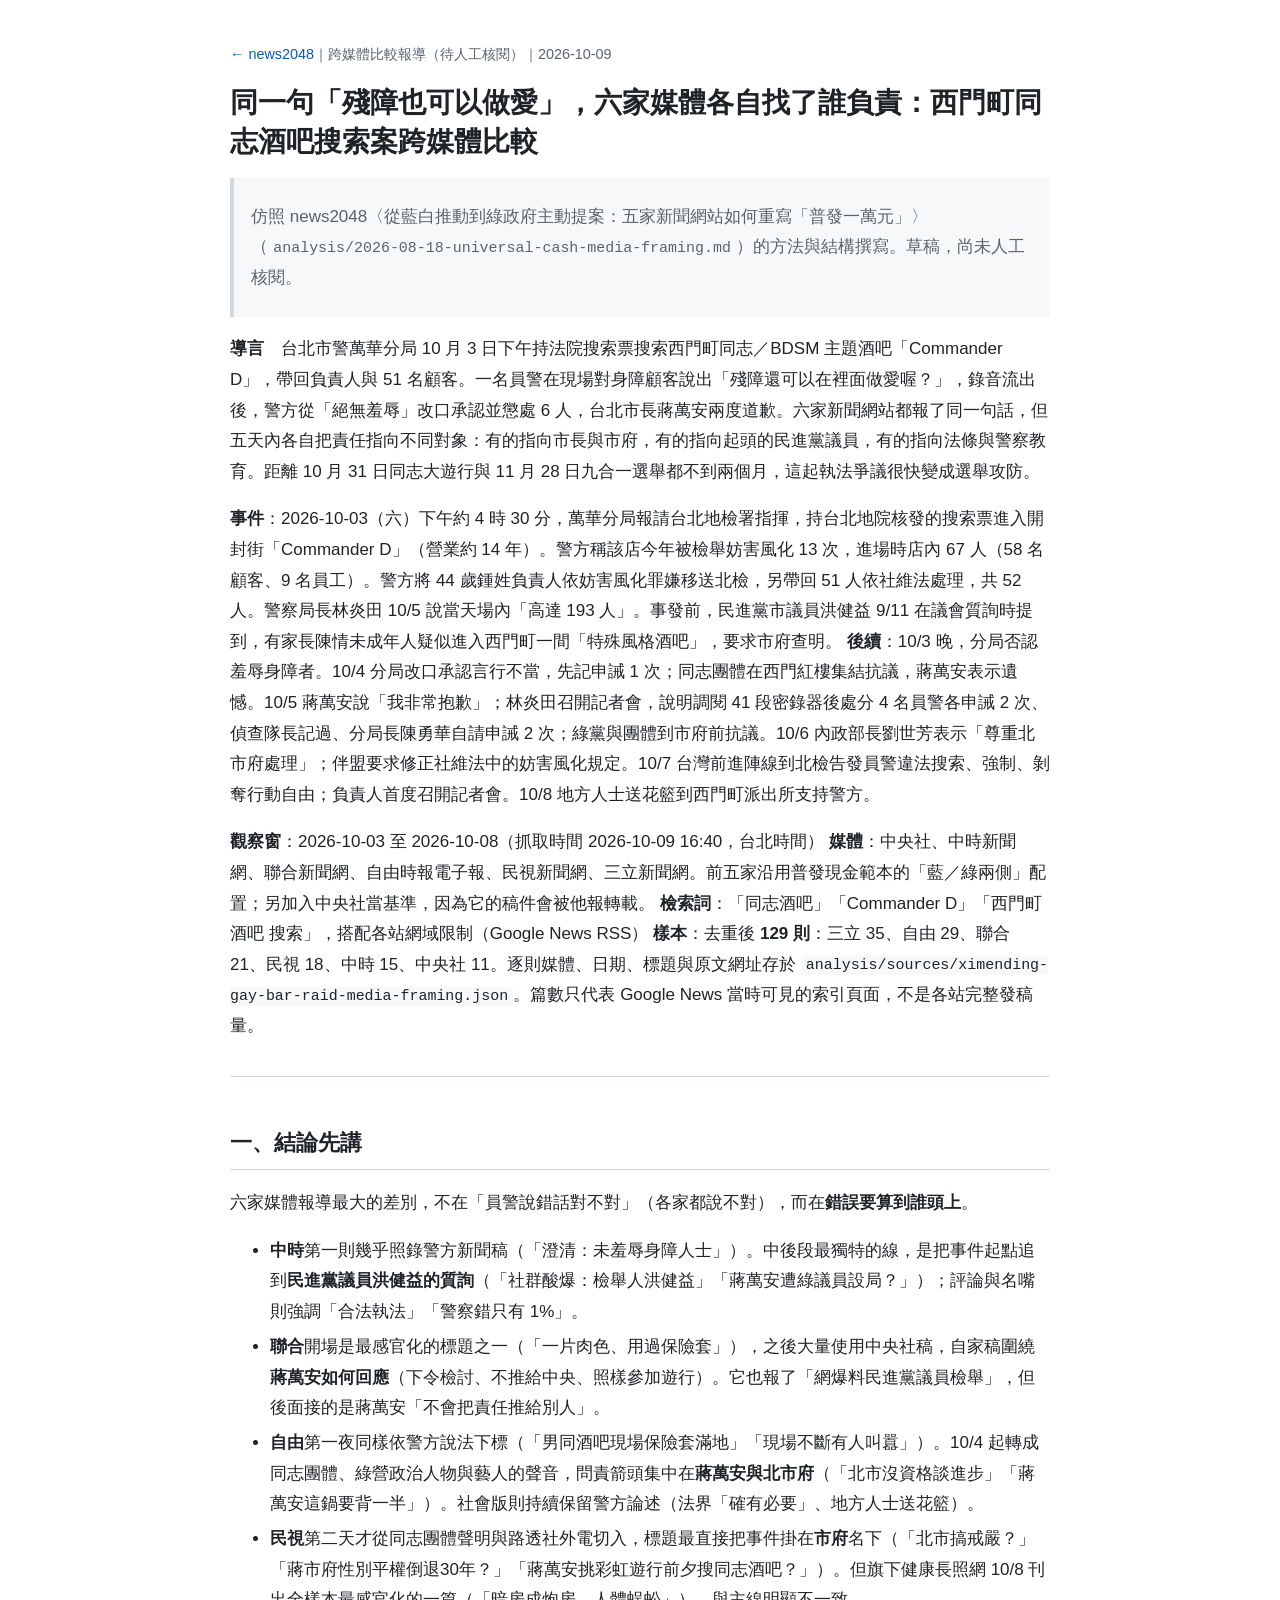
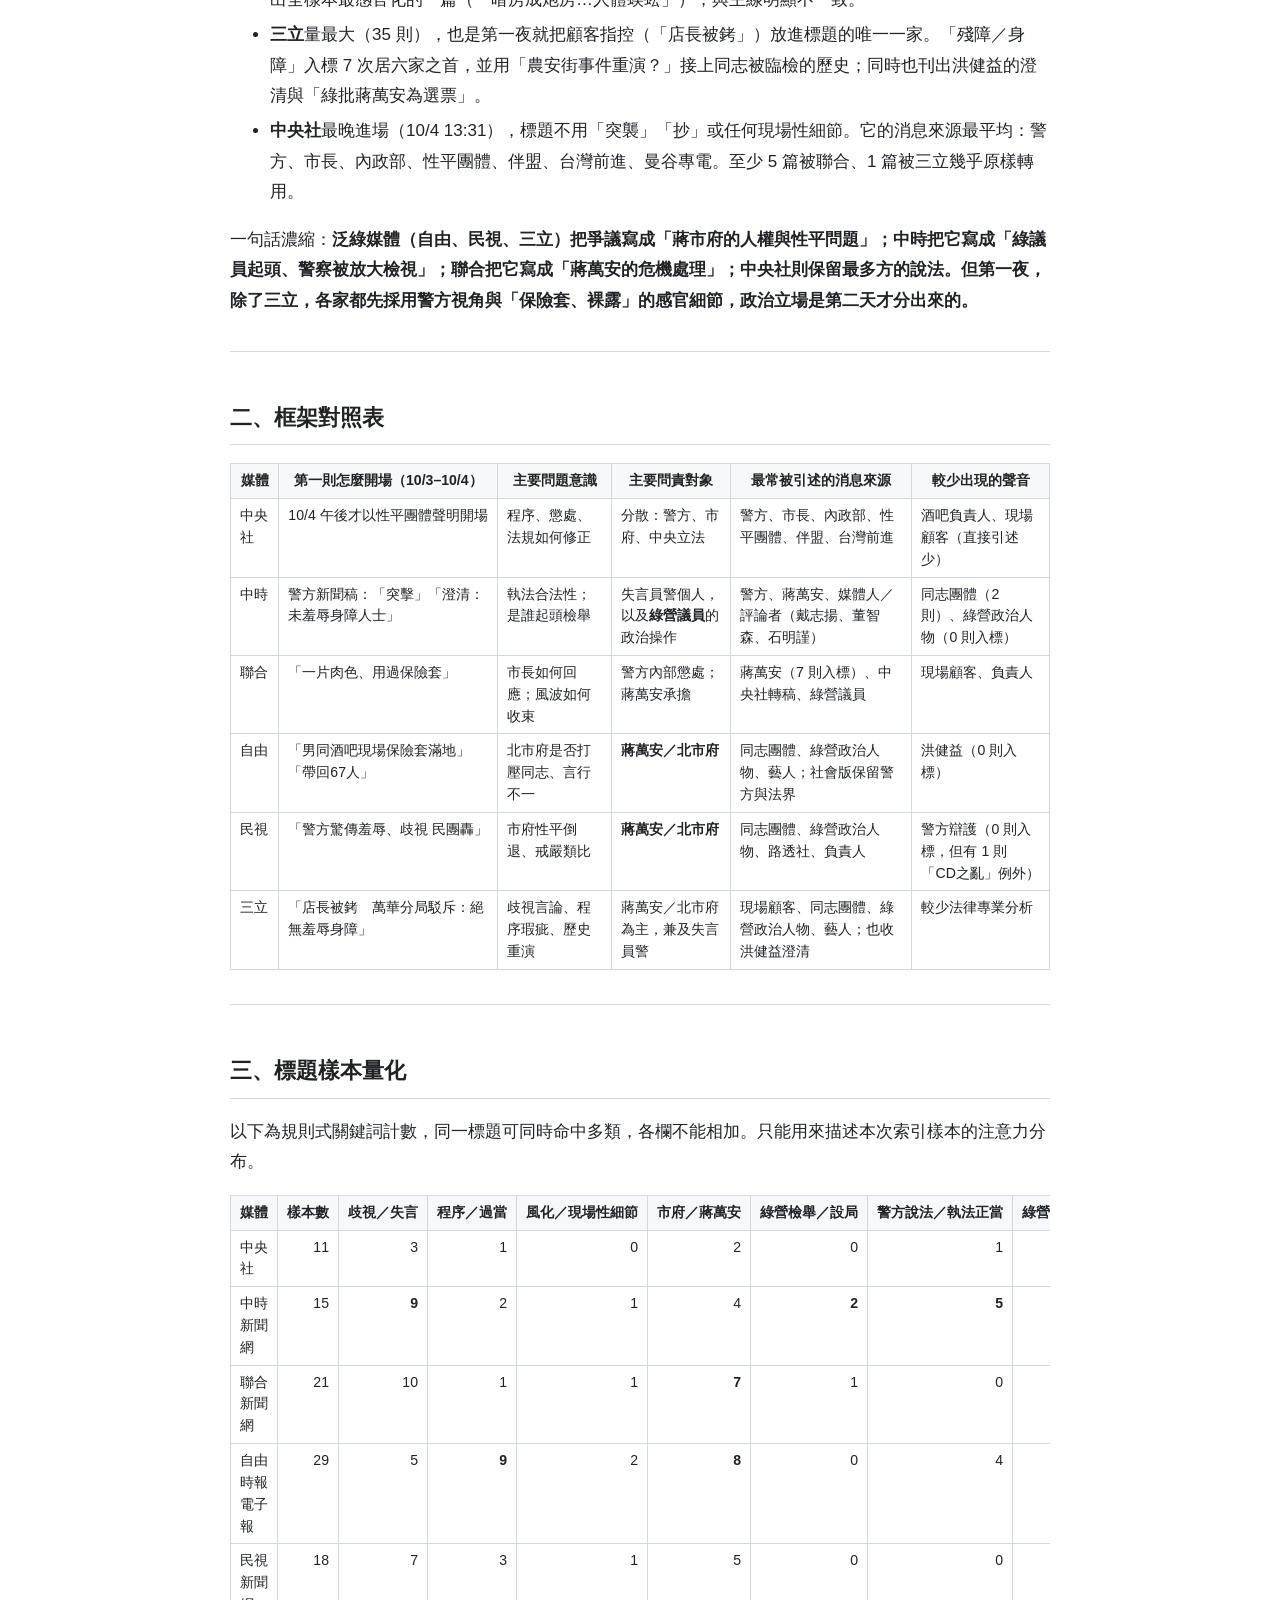
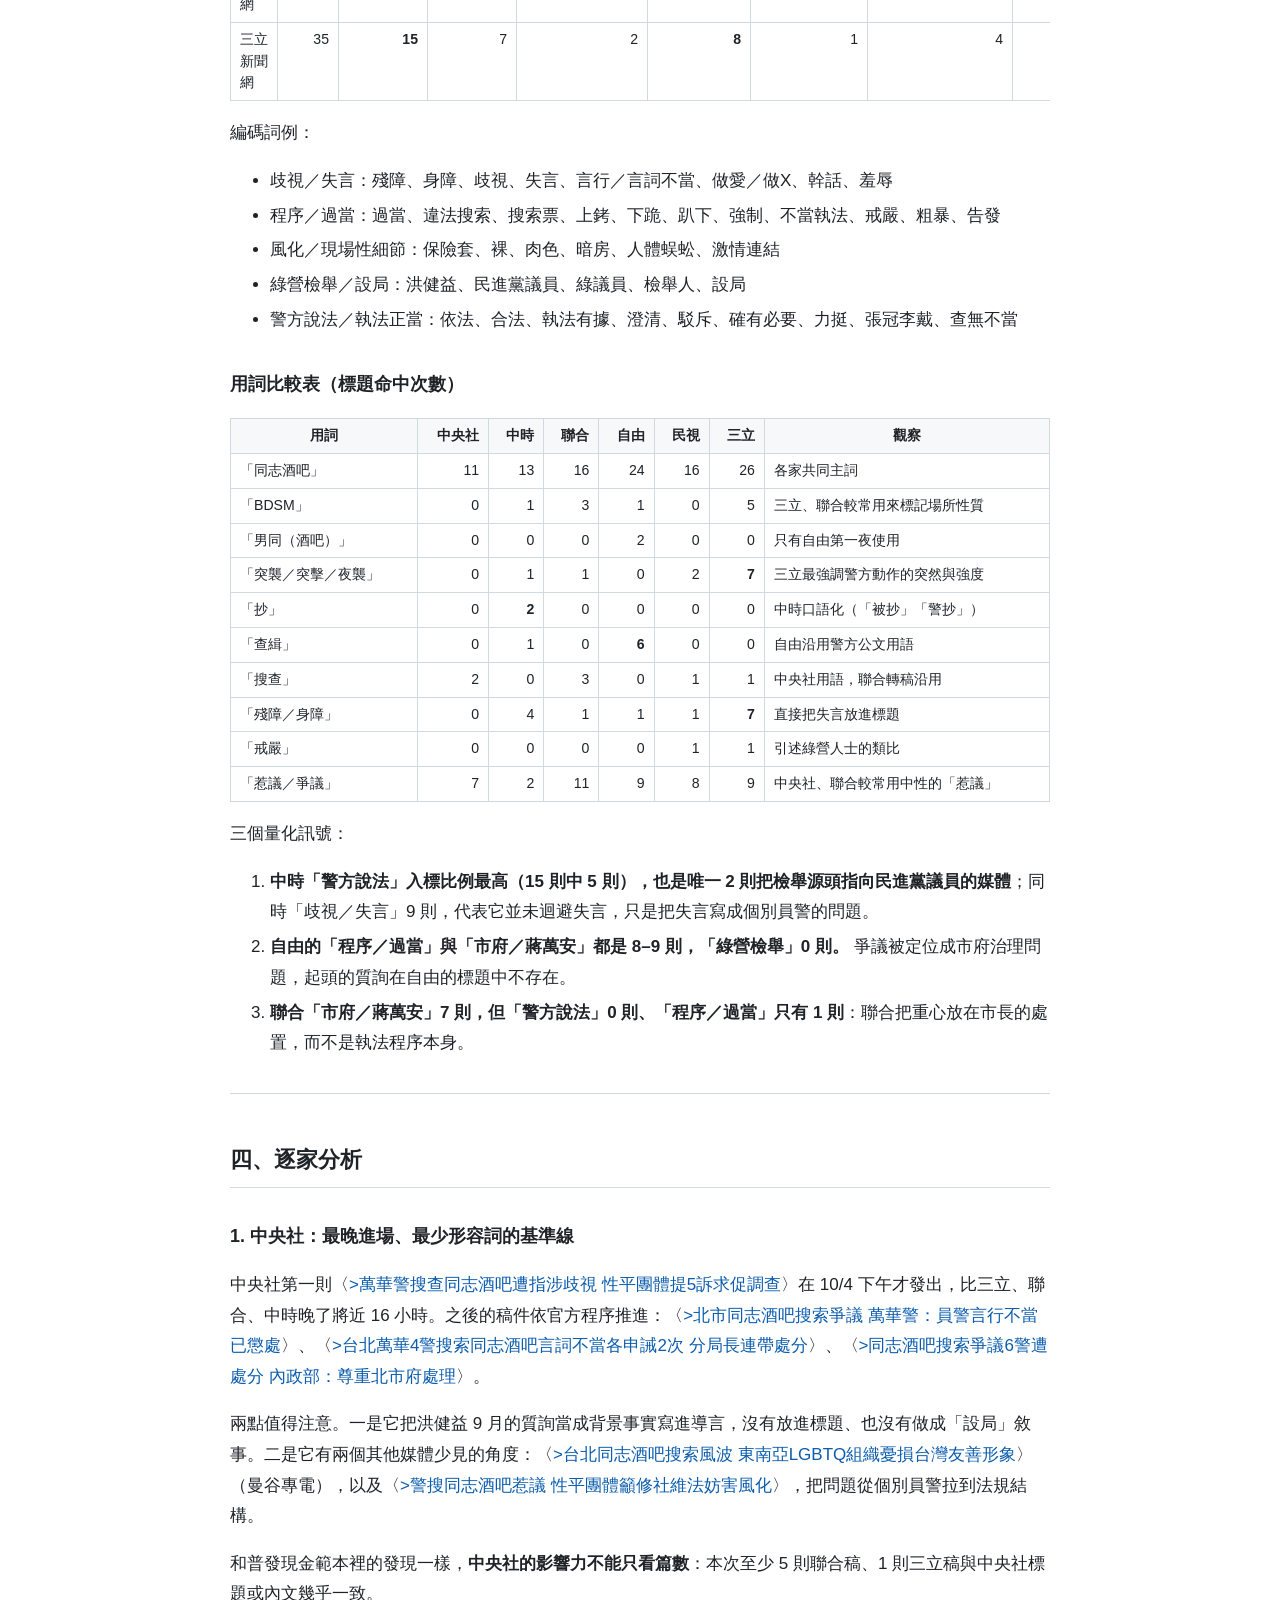
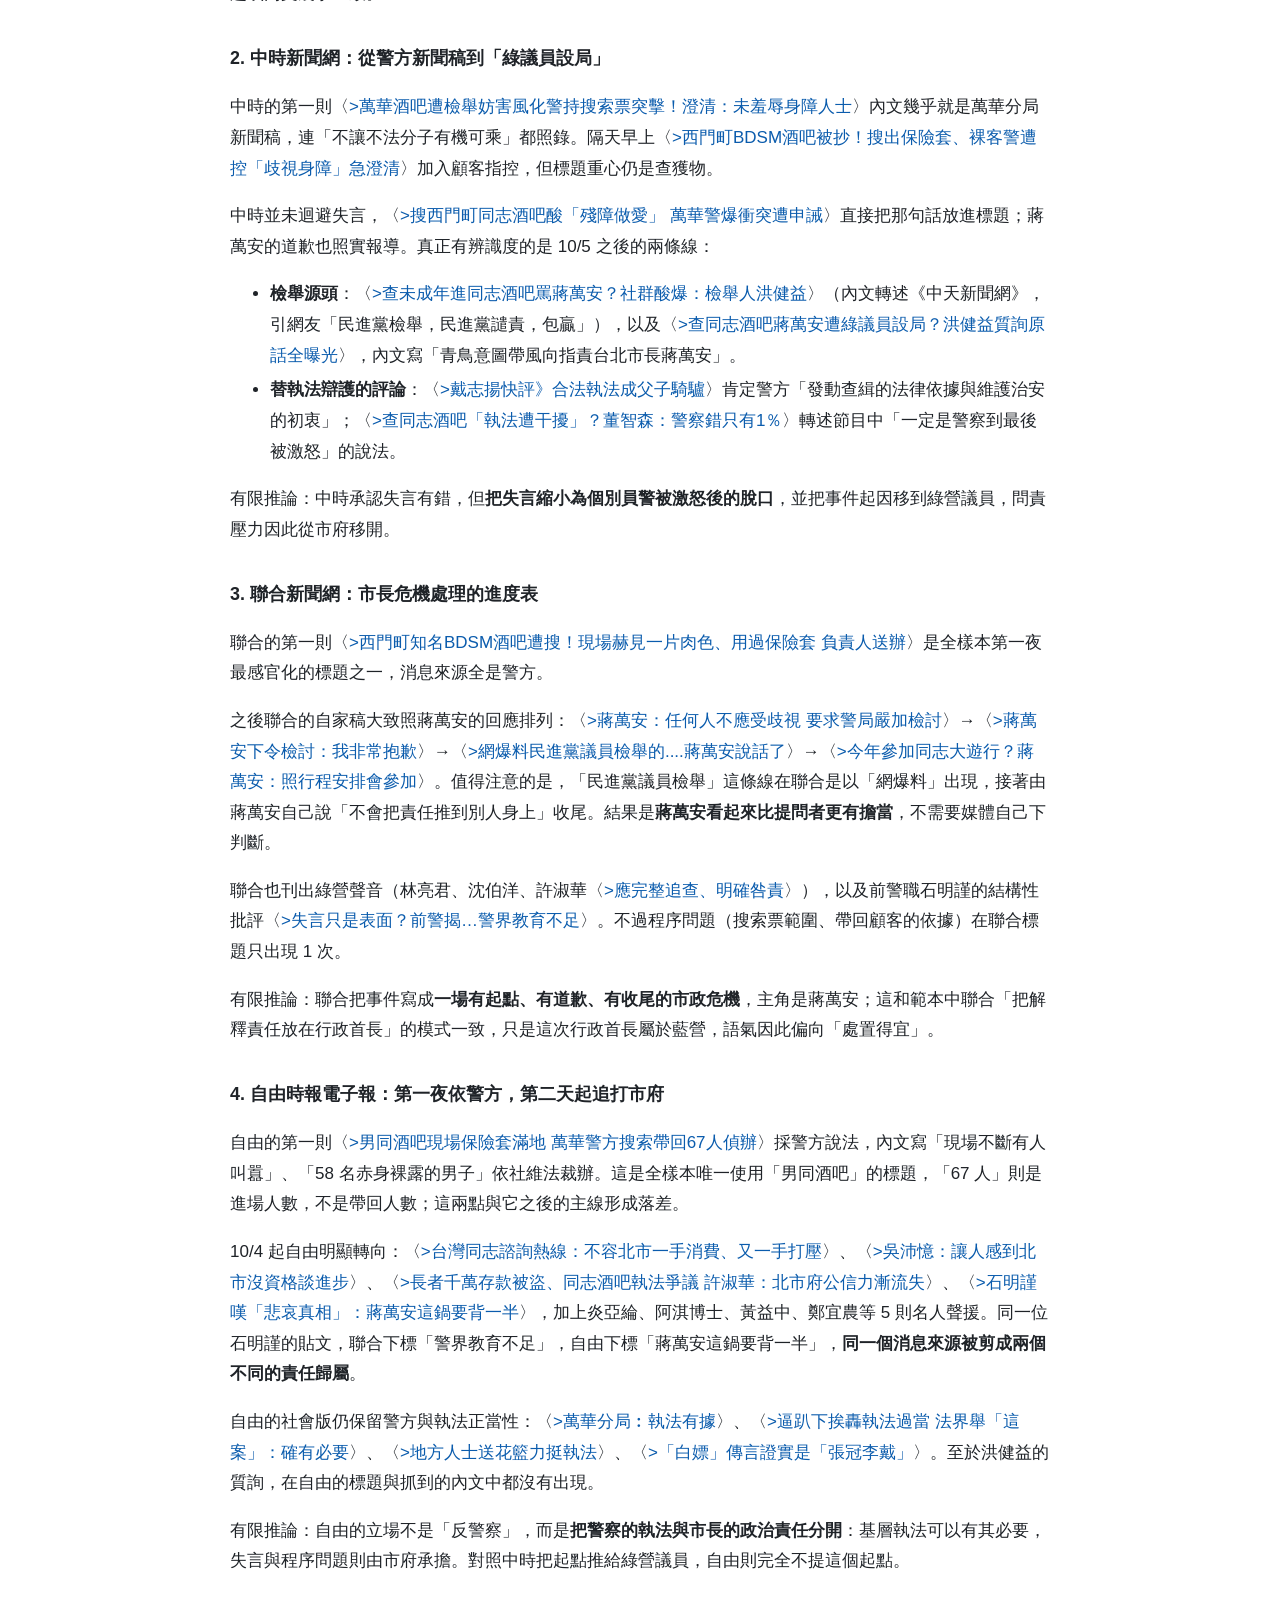
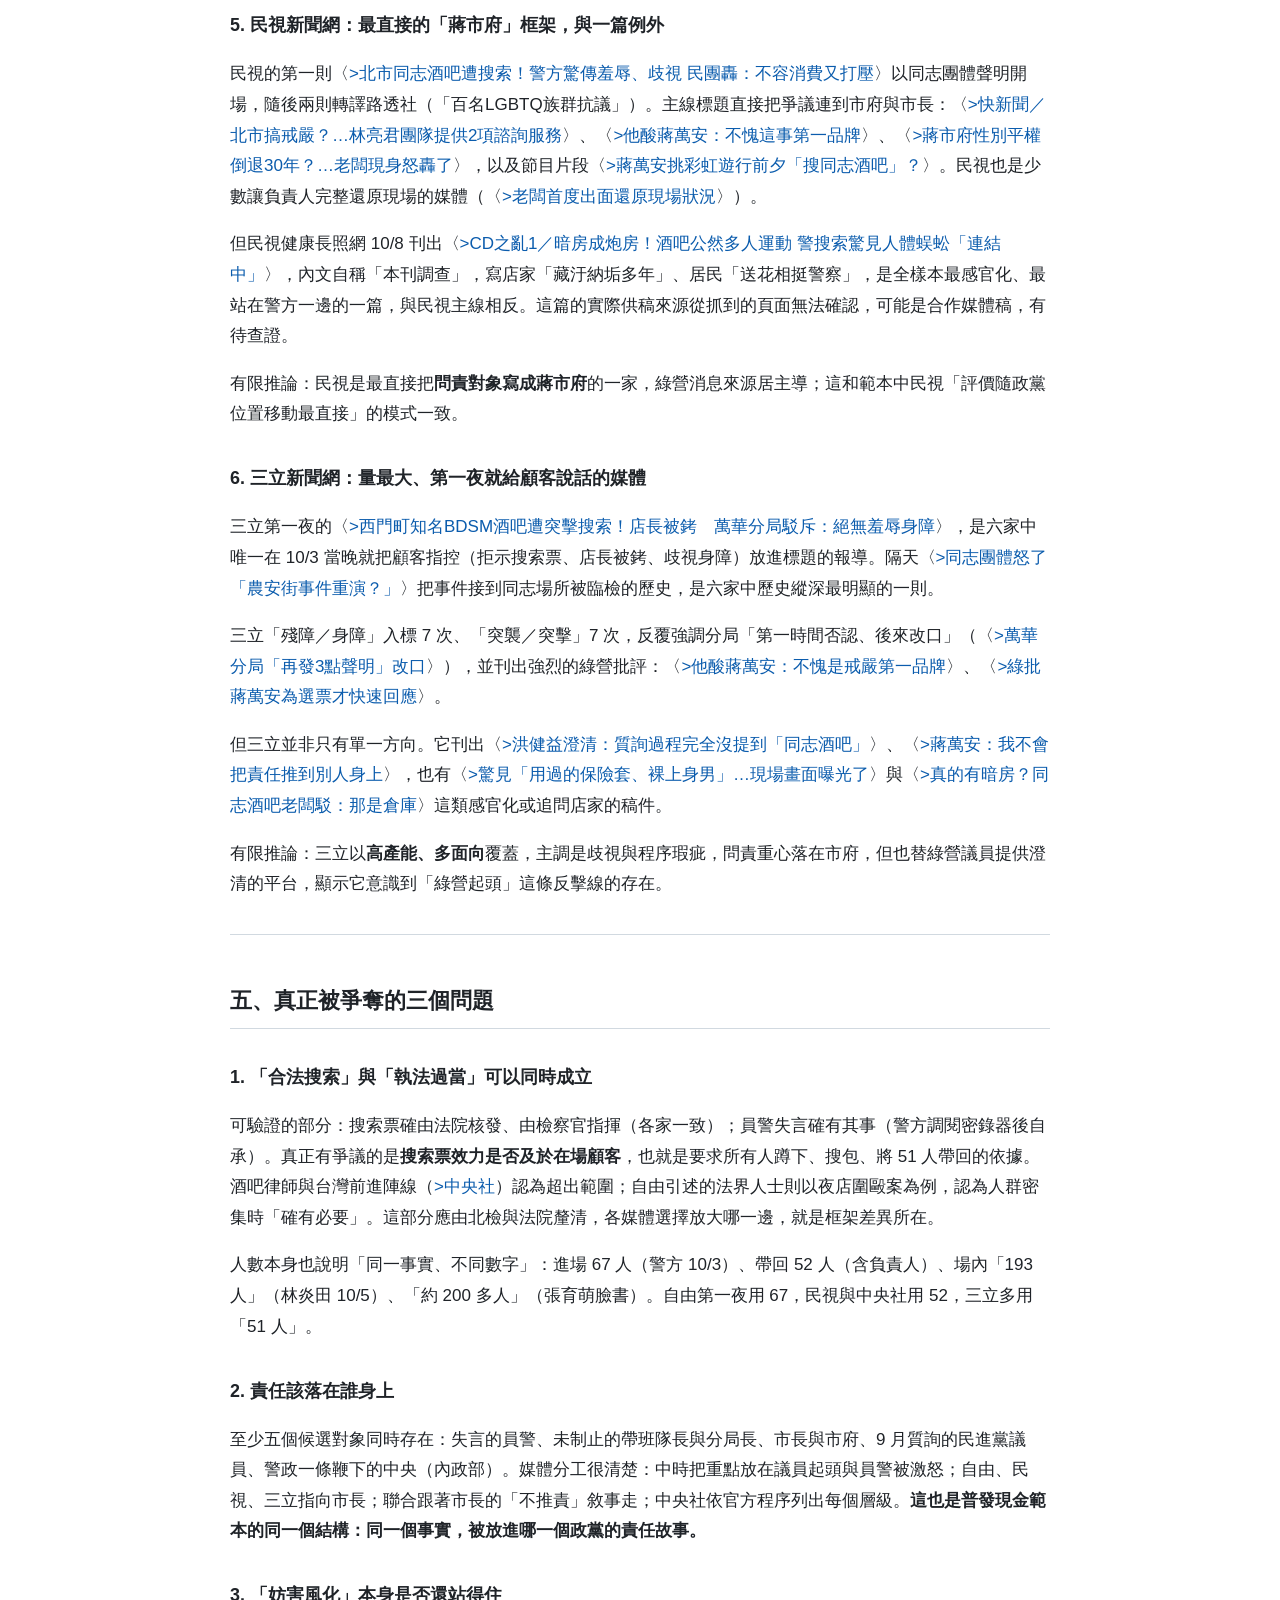
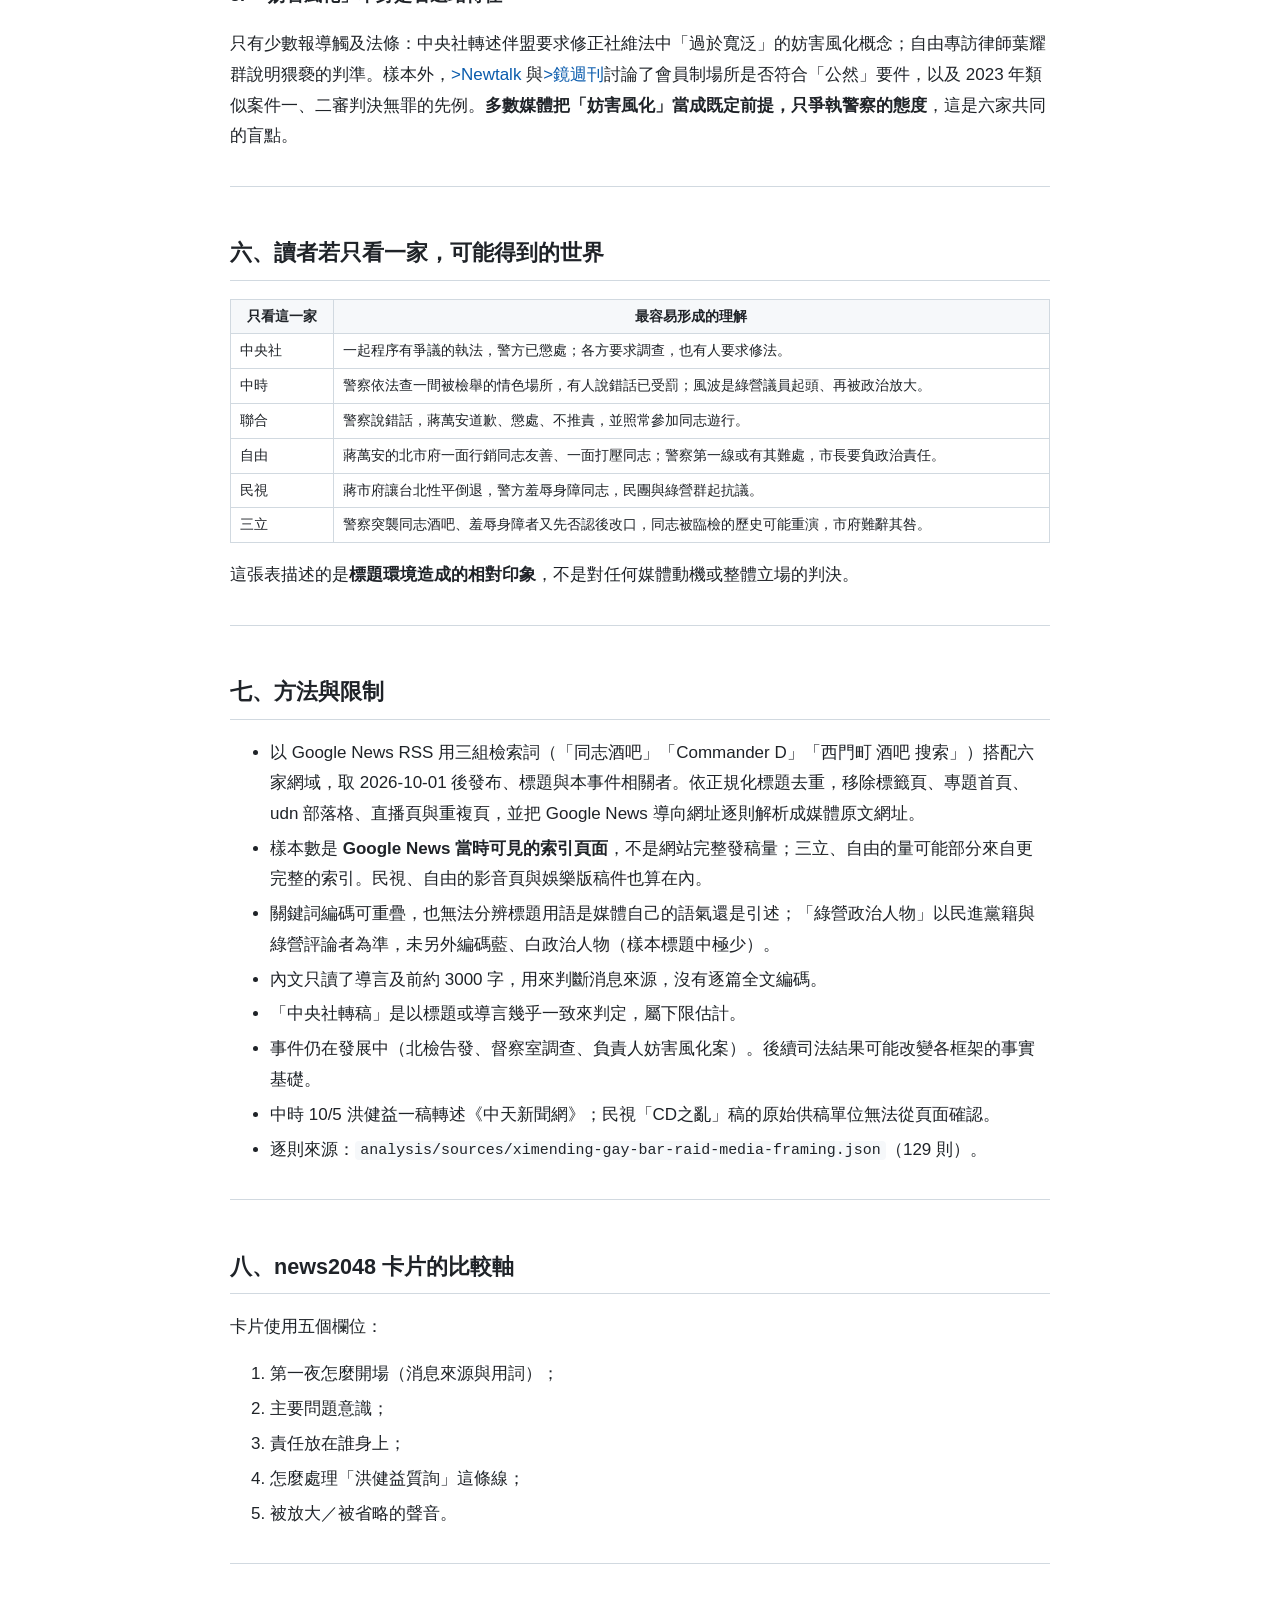
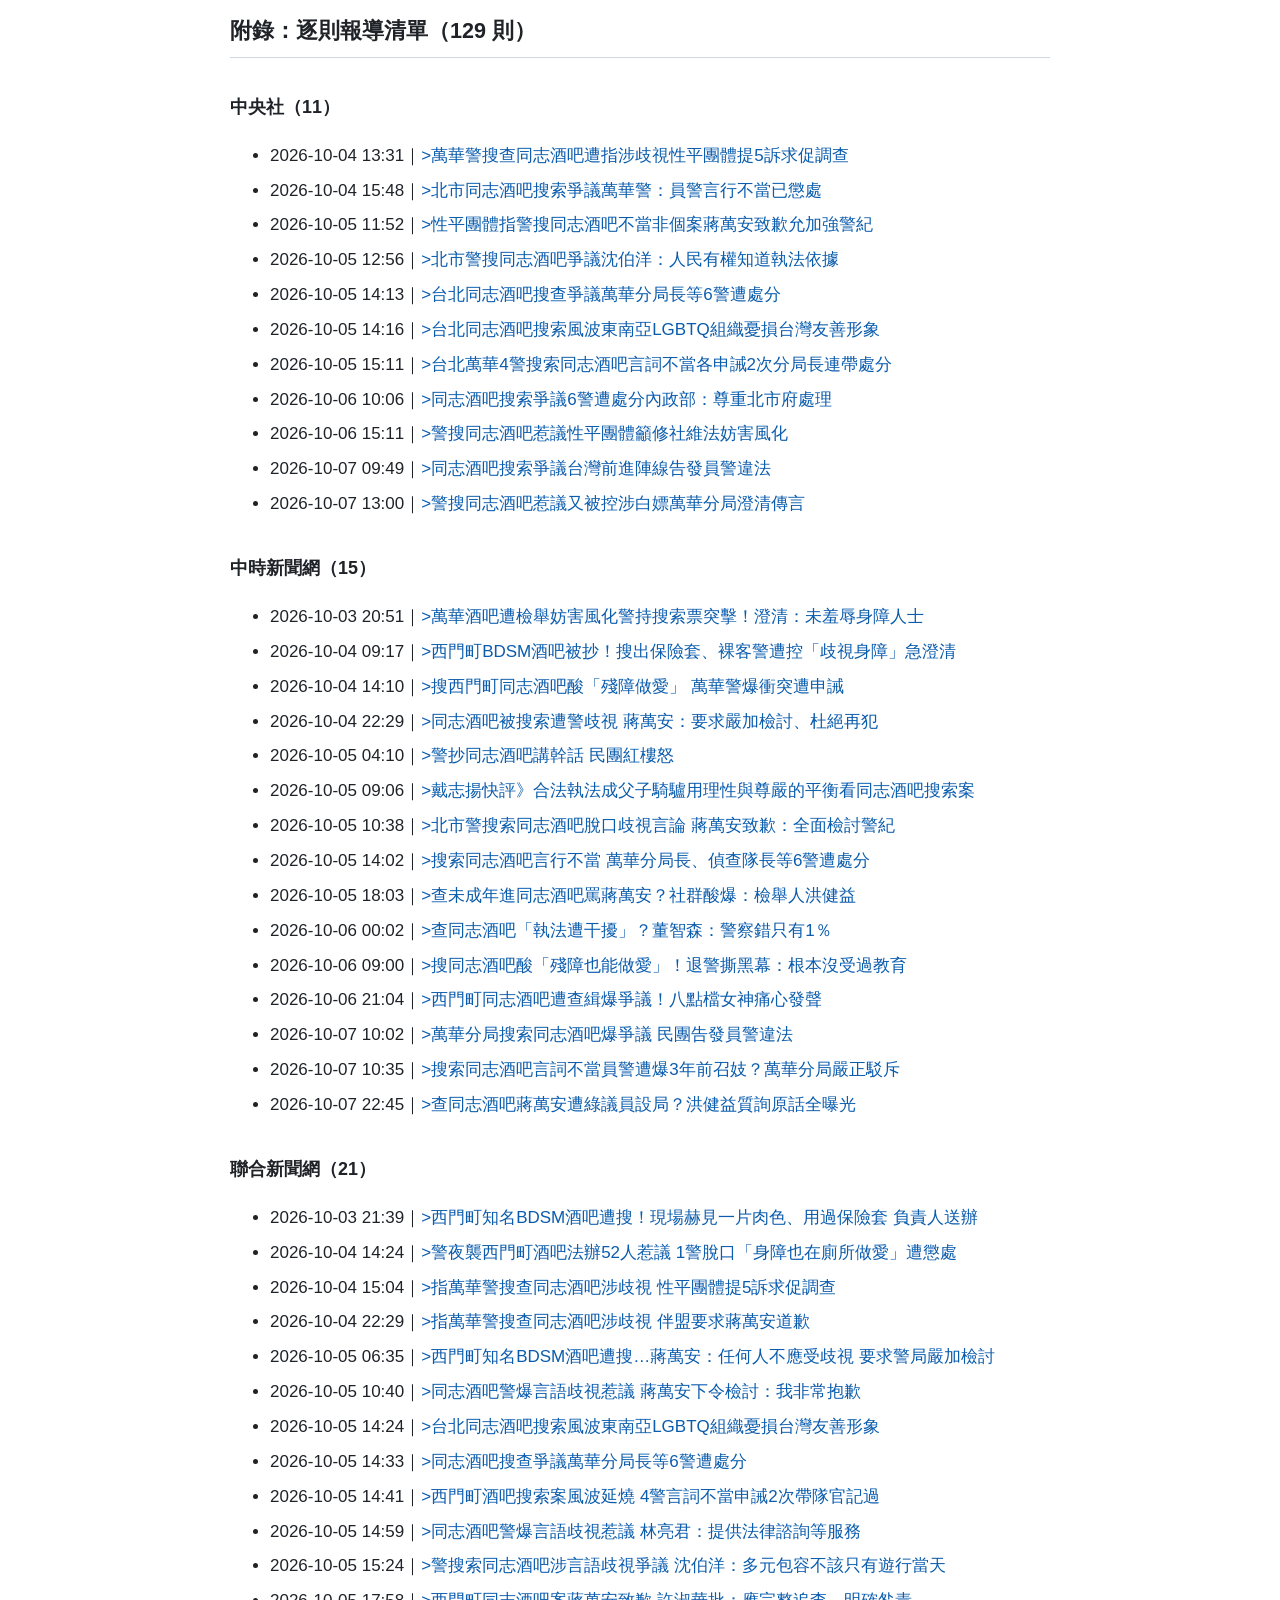
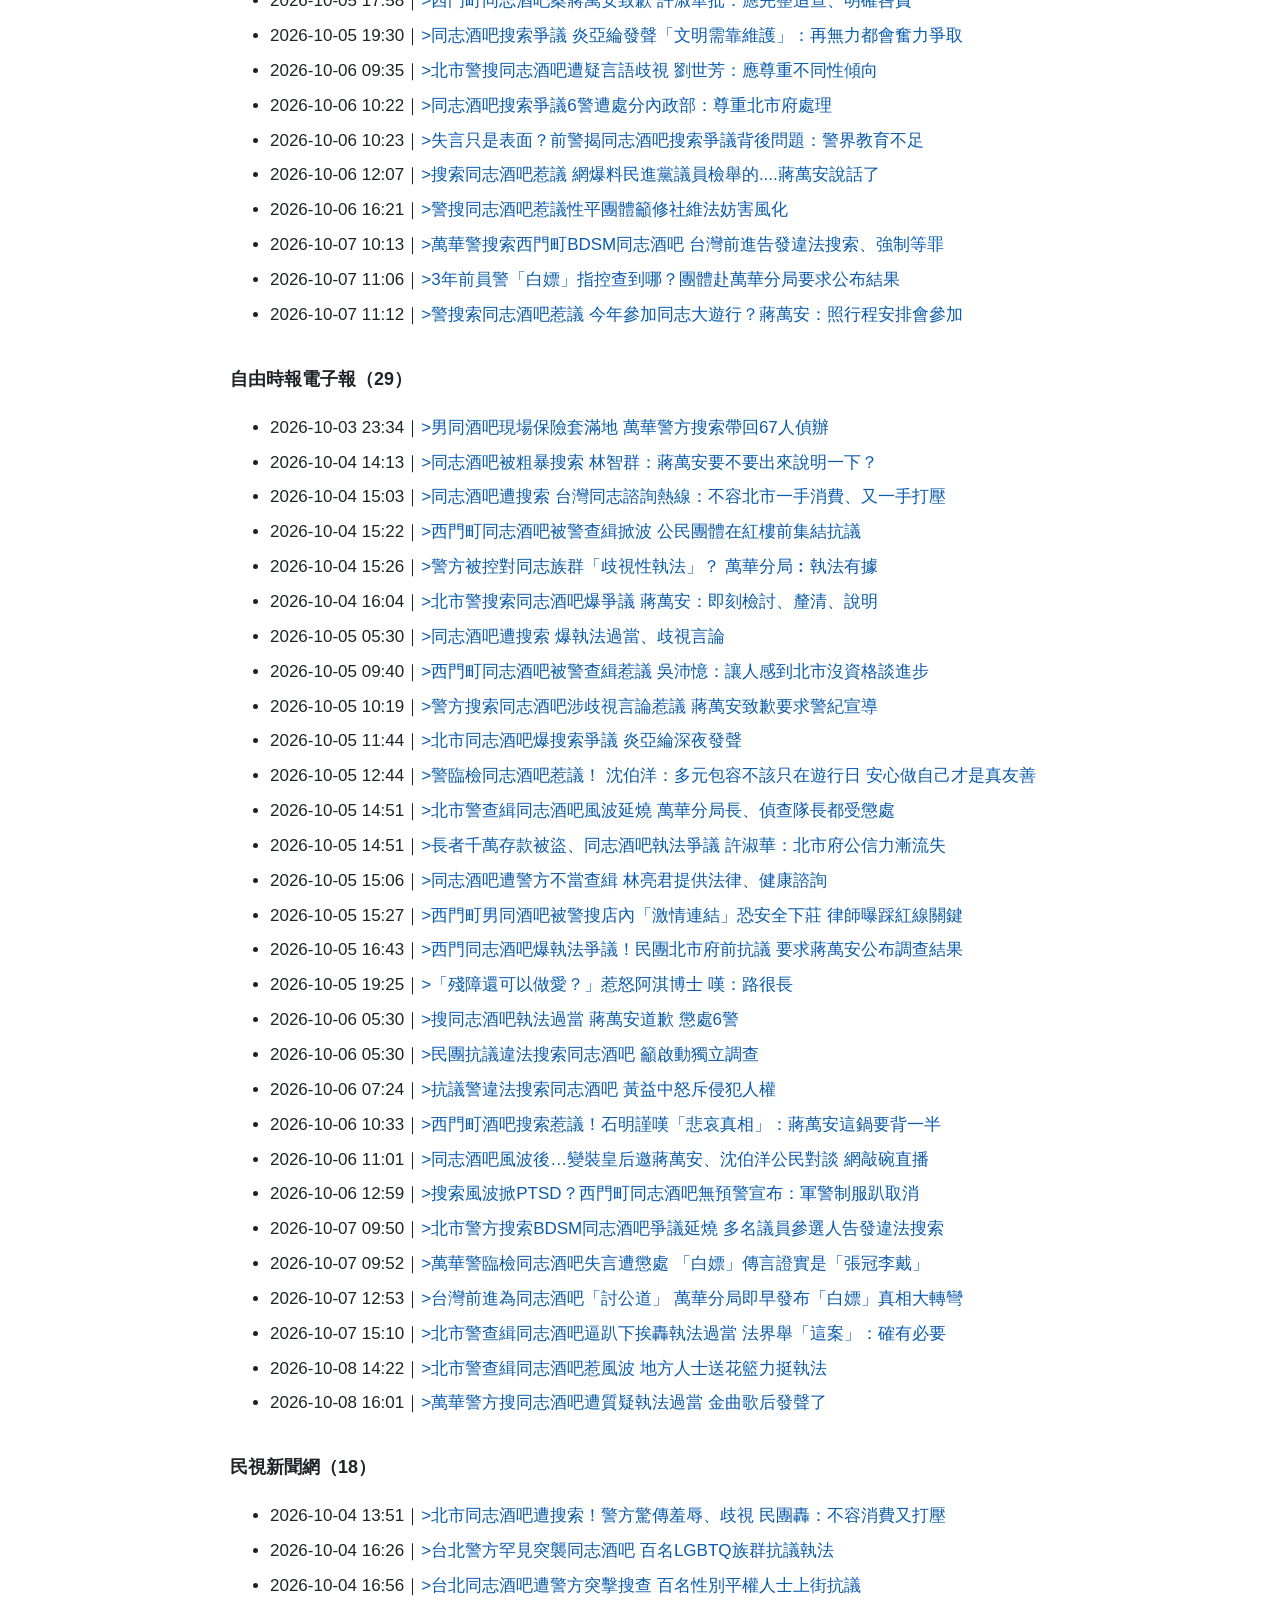
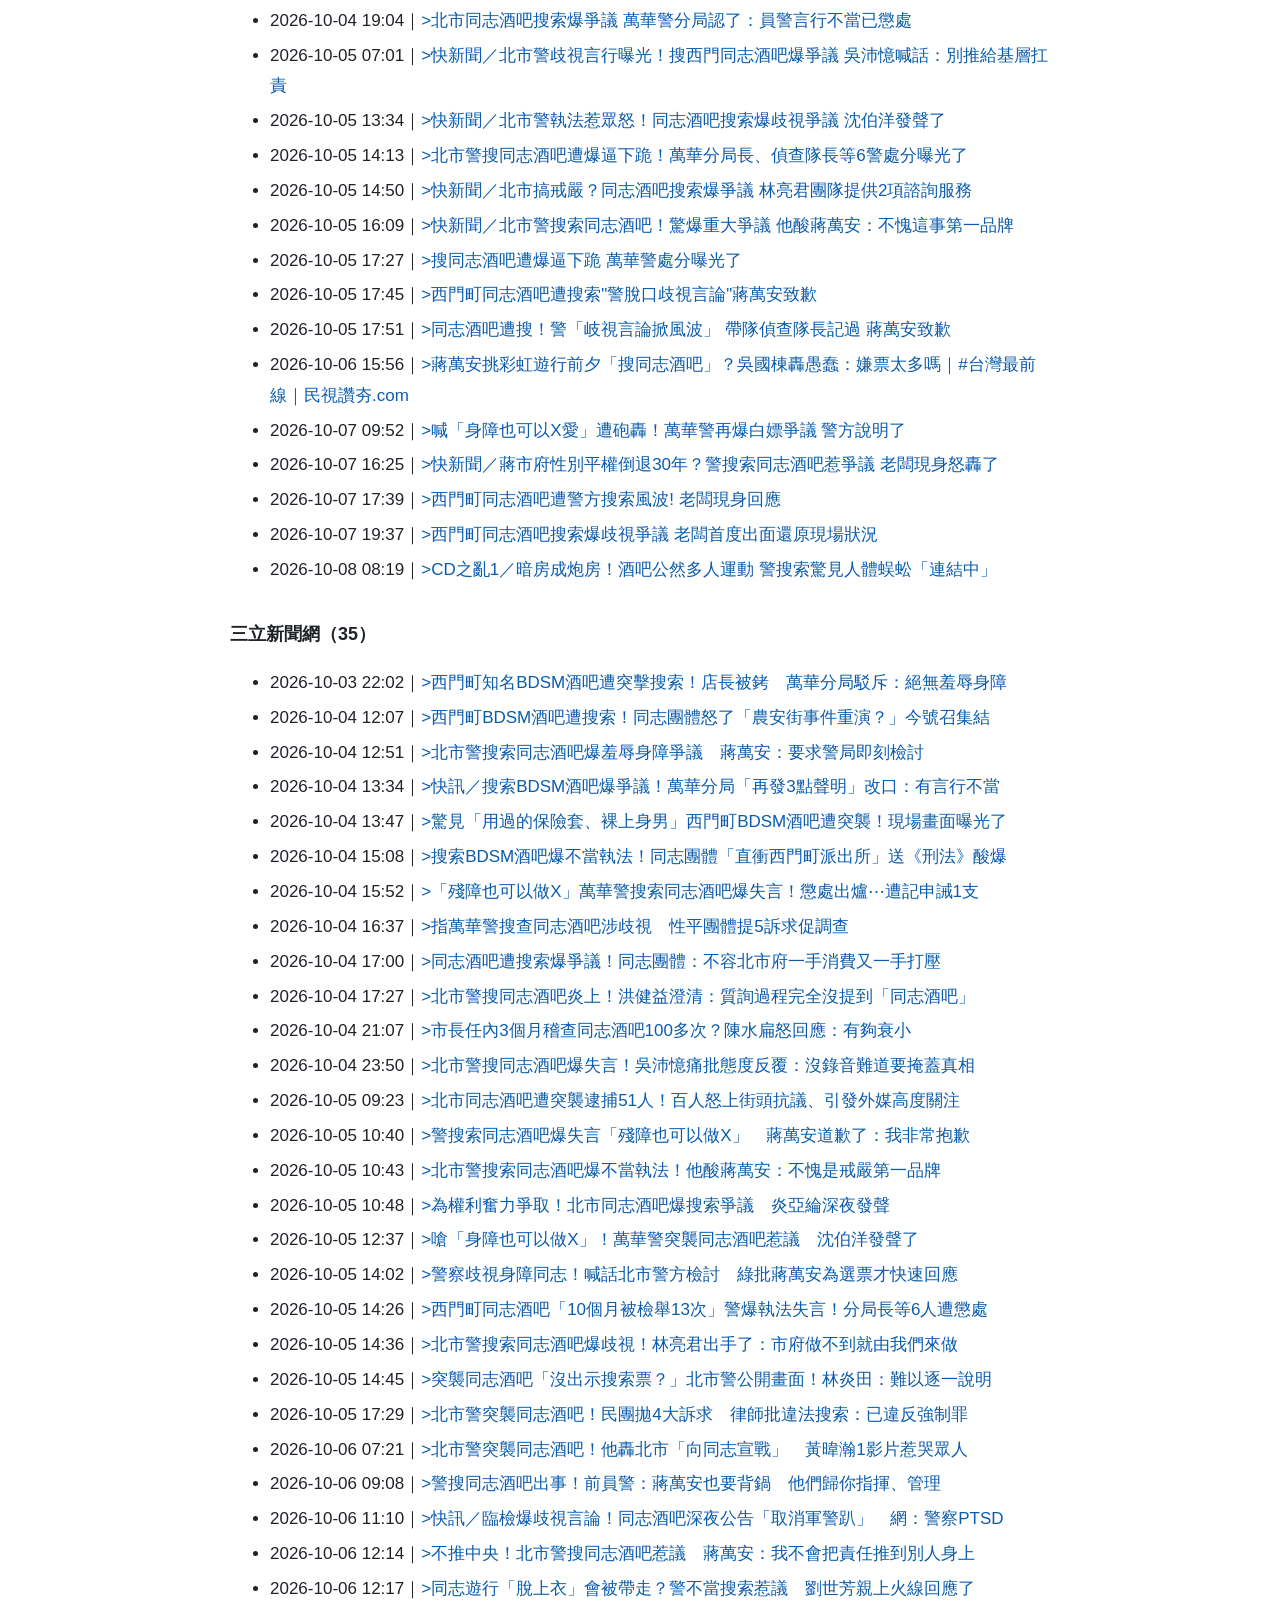
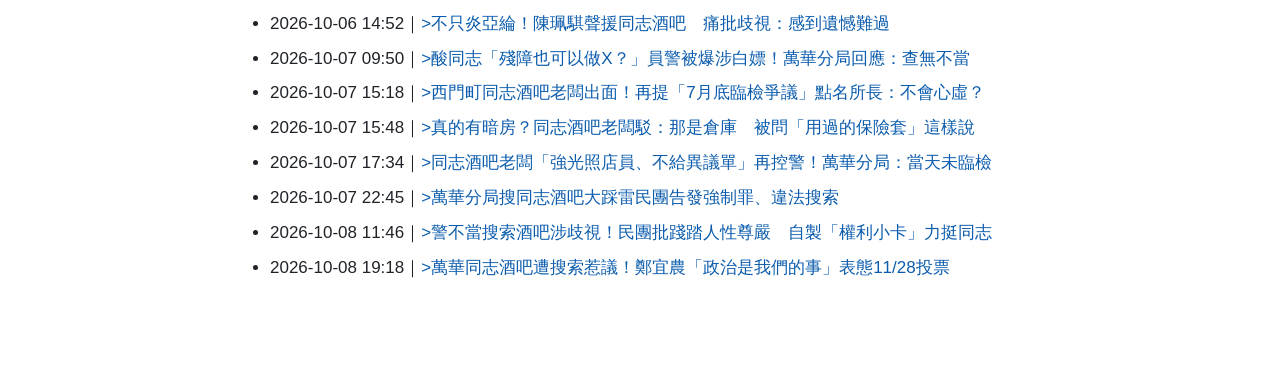
==== reports/2026-10-09-ximending-gay-bar-raid/index.html @ 2581c043 "Add Ximending gay bar raid cross-media comparison (module, analysis, sources, report page)" ====
<!DOCTYPE html>
<html lang="zh-Hant-TW">
<head>
<meta charset="utf-8">
<meta name="viewport" content="width=device-width, initial-scale=1">
<meta name="robots" content="noindex">
<title>同一句「殘障也可以做愛」，六家媒體各自找了誰負責：西門町同志酒吧搜索案跨媒體比較</title>
<meta name="description" content="2026 年 10 月台北西門町同志酒吧搜索案，中央社、中時、聯合、自由、民視、三立 129 則報導的框架、消息來源與用詞比較。">
<style>
:root{--fg:#1f2328;--muted:#59636e;--bg:#fff;--line:#d1d9e0;--accent:#0b5cad;--soft:#f6f8fa}
@media (prefers-color-scheme:dark){:root{--fg:#e6edf3;--muted:#9198a1;--bg:#0d1117;--line:#30363d;--accent:#4493f8;--soft:#161b22}}
*{box-sizing:border-box}
body{margin:0;background:var(--bg);color:var(--fg);font-family:-apple-system,BlinkMacSystemFont,"PingFang TC","Noto Sans TC","Microsoft JhengHei",sans-serif;line-height:1.8;font-size:17px}
main{max-width:860px;margin:0 auto;padding:28px 20px 80px}
h1{font-size:1.75rem;line-height:1.4;margin:.2em 0 .6em}
h2{font-size:1.35rem;margin-top:2.2em;padding-bottom:.3em;border-bottom:1px solid var(--line)}
h3{font-size:1.12rem;margin-top:1.8em}
a{color:var(--accent);text-decoration:none} a:hover{text-decoration:underline}
blockquote{margin:1em 0;padding:.4em 1em;border-left:4px solid var(--line);color:var(--muted);background:var(--soft)}
hr{border:0;border-top:1px solid var(--line);margin:2em 0}
.tw{overflow-x:auto;-webkit-overflow-scrolling:touch;margin:1em 0}
table{border-collapse:collapse;font-size:.88rem;line-height:1.55;min-width:100%}
th,td{border:1px solid var(--line);padding:6px 9px;vertical-align:top}
th{background:var(--soft);white-space:nowrap}
code{background:var(--soft);padding:.1em .35em;border-radius:4px;font-size:.88em}
li{margin:.25em 0}
.meta{color:var(--muted);font-size:.9rem}
@media (max-width:640px){body{font-size:16px}h1{font-size:1.4rem}main{padding:20px 14px 60px}}
</style>
</head>
<body>
<main>
<p class="meta"><a href="../../">← news2048</a>｜跨媒體比較報導（待人工核閱）｜2026-10-09</p>
<h1>同一句「殘障也可以做愛」，六家媒體各自找了誰負責：西門町同志酒吧搜索案跨媒體比較</h1>
<blockquote>
<p>仿照 news2048〈從藍白推動到綠政府主動提案：五家新聞網站如何重寫「普發一萬元」〉（<code>analysis/2026-08-18-universal-cash-media-framing.md</code>）的方法與結構撰寫。草稿，尚未人工核閱。</p>
</blockquote>
<p><strong>導言</strong>　台北市警萬華分局 10 月 3 日下午持法院搜索票搜索西門町同志／BDSM 主題酒吧「Commander D」，帶回負責人與 51 名顧客。一名員警在現場對身障顧客說出「殘障還可以在裡面做愛喔？」，錄音流出後，警方從「絕無羞辱」改口承認並懲處 6 人，台北市長蔣萬安兩度道歉。六家新聞網站都報了同一句話，但五天內各自把責任指向不同對象：有的指向市長與市府，有的指向起頭的民進黨議員，有的指向法條與警察教育。距離 10 月 31 日同志大遊行與 11 月 28 日九合一選舉都不到兩個月，這起執法爭議很快變成選舉攻防。</p>
<p><strong>事件</strong>：2026-10-03（六）下午約 4 時 30 分，萬華分局報請台北地檢署指揮，持台北地院核發的搜索票進入開封街「Commander D」（營業約 14 年）。警方稱該店今年被檢舉妨害風化 13 次，進場時店內 67 人（58 名顧客、9 名員工）。警方將 44 歲鍾姓負責人依妨害風化罪嫌移送北檢，另帶回 51 人依社維法處理，共 52 人。警察局長林炎田 10/5 說當天場內「高達 193 人」。事發前，民進黨市議員洪健益 9/11 在議會質詢時提到，有家長陳情未成年人疑似進入西門町一間「特殊風格酒吧」，要求市府查明。
<strong>後續</strong>：10/3 晚，分局否認羞辱身障者。10/4 分局改口承認言行不當，先記申誡 1 次；同志團體在西門紅樓集結抗議，蔣萬安表示遺憾。10/5 蔣萬安說「我非常抱歉」；林炎田召開記者會，說明調閱 41 段密錄器後處分 4 名員警各申誡 2 次、偵查隊長記過、分局長陳勇華自請申誡 2 次；綠黨與團體到市府前抗議。10/6 內政部長劉世芳表示「尊重北市府處理」；伴盟要求修正社維法中的妨害風化規定。10/7 台灣前進陣線到北檢告發員警違法搜索、強制、剝奪行動自由；負責人首度召開記者會。10/8 地方人士送花籃到西門町派出所支持警方。</p>
<p><strong>觀察窗</strong>：2026-10-03 至 2026-10-08（抓取時間 2026-10-09 16:40，台北時間）
<strong>媒體</strong>：中央社、中時新聞網、聯合新聞網、自由時報電子報、民視新聞網、三立新聞網。前五家沿用普發現金範本的「藍／綠兩側」配置；另加入中央社當基準，因為它的稿件會被他報轉載。
<strong>檢索詞</strong>：「同志酒吧」「Commander D」「西門町 酒吧 搜索」，搭配各站網域限制（Google News RSS）
<strong>樣本</strong>：去重後 <strong>129 則</strong>：三立 35、自由 29、聯合 21、民視 18、中時 15、中央社 11。逐則媒體、日期、標題與原文網址存於 <code>analysis/sources/ximending-gay-bar-raid-media-framing.json</code>。篇數只代表 Google News 當時可見的索引頁面，不是各站完整發稿量。</p>
<hr />
<h2>一、結論先講</h2>
<p>六家媒體報導最大的差別，不在「員警說錯話對不對」（各家都說不對），而在<strong>錯誤要算到誰頭上</strong>。</p>
<ul>
<li><strong>中時</strong>第一則幾乎照錄警方新聞稿（「澄清：未羞辱身障人士」）。中後段最獨特的線，是把事件起點追到<strong>民進黨議員洪健益的質詢</strong>（「社群酸爆：檢舉人洪健益」「蔣萬安遭綠議員設局？」）；評論與名嘴則強調「合法執法」「警察錯只有 1%」。</li>
<li><strong>聯合</strong>開場是最感官化的標題之一（「一片肉色、用過保險套」），之後大量使用中央社稿，自家稿圍繞<strong>蔣萬安如何回應</strong>（下令檢討、不推給中央、照樣參加遊行）。它也報了「網爆料民進黨議員檢舉」，但後面接的是蔣萬安「不會把責任推給別人」。</li>
<li><strong>自由</strong>第一夜同樣依警方說法下標（「男同酒吧現場保險套滿地」「現場不斷有人叫囂」）。10/4 起轉成同志團體、綠營政治人物與藝人的聲音，問責箭頭集中在<strong>蔣萬安與北市府</strong>（「北市沒資格談進步」「蔣萬安這鍋要背一半」）。社會版則持續保留警方論述（法界「確有必要」、地方人士送花籃）。</li>
<li><strong>民視</strong>第二天才從同志團體聲明與路透社外電切入，標題最直接把事件掛在<strong>市府</strong>名下（「北市搞戒嚴？」「蔣市府性別平權倒退30年？」「蔣萬安挑彩虹遊行前夕搜同志酒吧？」）。但旗下健康長照網 10/8 刊出全樣本最感官化的一篇（「暗房成炮房…人體蜈蚣」），與主線明顯不一致。</li>
<li><strong>三立</strong>量最大（35 則），也是第一夜就把顧客指控（「店長被銬」）放進標題的唯一一家。「殘障／身障」入標 7 次居六家之首，並用「農安街事件重演？」接上同志被臨檢的歷史；同時也刊出洪健益的澄清與「綠批蔣萬安為選票」。</li>
<li><strong>中央社</strong>最晚進場（10/4 13:31），標題不用「突襲」「抄」或任何現場性細節。它的消息來源最平均：警方、市長、內政部、性平團體、伴盟、台灣前進、曼谷專電。至少 5 篇被聯合、1 篇被三立幾乎原樣轉用。</li>
</ul>
<p>一句話濃縮：<strong>泛綠媒體（自由、民視、三立）把爭議寫成「蔣市府的人權與性平問題」；中時把它寫成「綠議員起頭、警察被放大檢視」；聯合把它寫成「蔣萬安的危機處理」；中央社則保留最多方的說法。但第一夜，除了三立，各家都先採用警方視角與「保險套、裸露」的感官細節，政治立場是第二天才分出來的。</strong></p>
<hr />
<h2>二、框架對照表</h2>
<div class="tw"><table>
<thead>
<tr>
<th>媒體</th>
<th>第一則怎麼開場（10/3–10/4）</th>
<th>主要問題意識</th>
<th>主要問責對象</th>
<th>最常被引述的消息來源</th>
<th>較少出現的聲音</th>
</tr>
</thead>
<tbody>
<tr>
<td>中央社</td>
<td>10/4 午後才以性平團體聲明開場</td>
<td>程序、懲處、法規如何修正</td>
<td>分散：警方、市府、中央立法</td>
<td>警方、市長、內政部、性平團體、伴盟、台灣前進</td>
<td>酒吧負責人、現場顧客（直接引述少）</td>
</tr>
<tr>
<td>中時</td>
<td>警方新聞稿：「突擊」「澄清：未羞辱身障人士」</td>
<td>執法合法性；是誰起頭檢舉</td>
<td>失言員警個人，以及<strong>綠營議員</strong>的政治操作</td>
<td>警方、蔣萬安、媒體人／評論者（戴志揚、董智森、石明謹）</td>
<td>同志團體（2 則）、綠營政治人物（0 則入標）</td>
</tr>
<tr>
<td>聯合</td>
<td>「一片肉色、用過保險套」</td>
<td>市長如何回應；風波如何收束</td>
<td>警方內部懲處；蔣萬安承擔</td>
<td>蔣萬安（7 則入標）、中央社轉稿、綠營議員</td>
<td>現場顧客、負責人</td>
</tr>
<tr>
<td>自由</td>
<td>「男同酒吧現場保險套滿地」「帶回67人」</td>
<td>北市府是否打壓同志、言行不一</td>
<td><strong>蔣萬安／北市府</strong></td>
<td>同志團體、綠營政治人物、藝人；社會版保留警方與法界</td>
<td>洪健益（0 則入標）</td>
</tr>
<tr>
<td>民視</td>
<td>「警方驚傳羞辱、歧視 民團轟」</td>
<td>市府性平倒退、戒嚴類比</td>
<td><strong>蔣萬安／北市府</strong></td>
<td>同志團體、綠營政治人物、路透社、負責人</td>
<td>警方辯護（0 則入標，但有 1 則「CD之亂」例外）</td>
</tr>
<tr>
<td>三立</td>
<td>「店長被銬　萬華分局駁斥：絕無羞辱身障」</td>
<td>歧視言論、程序瑕疵、歷史重演</td>
<td>蔣萬安／北市府為主，兼及失言員警</td>
<td>現場顧客、同志團體、綠營政治人物、藝人；也收洪健益澄清</td>
<td>較少法律專業分析</td>
</tr>
</tbody>
</table></div>
<hr />
<h2>三、標題樣本量化</h2>
<p>以下為規則式關鍵詞計數，同一標題可同時命中多類，各欄不能相加。只能用來描述本次索引樣本的注意力分布。</p>
<div class="tw"><table>
<thead>
<tr>
<th>媒體</th>
<th style="text-align: right;">樣本數</th>
<th style="text-align: right;">歧視／失言</th>
<th style="text-align: right;">程序／過當</th>
<th style="text-align: right;">風化／現場性細節</th>
<th style="text-align: right;">市府／蔣萬安</th>
<th style="text-align: right;">綠營檢舉／設局</th>
<th style="text-align: right;">警方說法／執法正當</th>
<th style="text-align: right;">綠營政治人物</th>
<th style="text-align: right;">名人聲援</th>
<th style="text-align: right;">團體／民團</th>
</tr>
</thead>
<tbody>
<tr>
<td>中央社</td>
<td style="text-align: right;">11</td>
<td style="text-align: right;">3</td>
<td style="text-align: right;">1</td>
<td style="text-align: right;">0</td>
<td style="text-align: right;">2</td>
<td style="text-align: right;">0</td>
<td style="text-align: right;">1</td>
<td style="text-align: right;">1</td>
<td style="text-align: right;">0</td>
<td style="text-align: right;"><strong>5</strong></td>
</tr>
<tr>
<td>中時新聞網</td>
<td style="text-align: right;">15</td>
<td style="text-align: right;"><strong>9</strong></td>
<td style="text-align: right;">2</td>
<td style="text-align: right;">1</td>
<td style="text-align: right;">4</td>
<td style="text-align: right;"><strong>2</strong></td>
<td style="text-align: right;"><strong>5</strong></td>
<td style="text-align: right;">0</td>
<td style="text-align: right;">1</td>
<td style="text-align: right;">2</td>
</tr>
<tr>
<td>聯合新聞網</td>
<td style="text-align: right;">21</td>
<td style="text-align: right;">10</td>
<td style="text-align: right;">1</td>
<td style="text-align: right;">1</td>
<td style="text-align: right;"><strong>7</strong></td>
<td style="text-align: right;">1</td>
<td style="text-align: right;">0</td>
<td style="text-align: right;">3</td>
<td style="text-align: right;">1</td>
<td style="text-align: right;">5</td>
</tr>
<tr>
<td>自由時報電子報</td>
<td style="text-align: right;">29</td>
<td style="text-align: right;">5</td>
<td style="text-align: right;"><strong>9</strong></td>
<td style="text-align: right;">2</td>
<td style="text-align: right;"><strong>8</strong></td>
<td style="text-align: right;">0</td>
<td style="text-align: right;">4</td>
<td style="text-align: right;"><strong>5</strong></td>
<td style="text-align: right;"><strong>5</strong></td>
<td style="text-align: right;">5</td>
</tr>
<tr>
<td>民視新聞網</td>
<td style="text-align: right;">18</td>
<td style="text-align: right;">7</td>
<td style="text-align: right;">3</td>
<td style="text-align: right;">1</td>
<td style="text-align: right;">5</td>
<td style="text-align: right;">0</td>
<td style="text-align: right;">0</td>
<td style="text-align: right;">4</td>
<td style="text-align: right;">0</td>
<td style="text-align: right;">2</td>
</tr>
<tr>
<td>三立新聞網</td>
<td style="text-align: right;">35</td>
<td style="text-align: right;"><strong>15</strong></td>
<td style="text-align: right;">7</td>
<td style="text-align: right;">2</td>
<td style="text-align: right;"><strong>8</strong></td>
<td style="text-align: right;">1</td>
<td style="text-align: right;">4</td>
<td style="text-align: right;">4</td>
<td style="text-align: right;">4</td>
<td style="text-align: right;"><strong>7</strong></td>
</tr>
</tbody>
</table></div>
<p>編碼詞例：</p>
<ul>
<li>歧視／失言：殘障、身障、歧視、失言、言行／言詞不當、做愛／做X、幹話、羞辱</li>
<li>程序／過當：過當、違法搜索、搜索票、上銬、下跪、趴下、強制、不當執法、戒嚴、粗暴、告發</li>
<li>風化／現場性細節：保險套、裸、肉色、暗房、人體蜈蚣、激情連結</li>
<li>綠營檢舉／設局：洪健益、民進黨議員、綠議員、檢舉人、設局</li>
<li>警方說法／執法正當：依法、合法、執法有據、澄清、駁斥、確有必要、力挺、張冠李戴、查無不當</li>
</ul>
<h3>用詞比較表（標題命中次數）</h3>
<div class="tw"><table>
<thead>
<tr>
<th>用詞</th>
<th style="text-align: right;">中央社</th>
<th style="text-align: right;">中時</th>
<th style="text-align: right;">聯合</th>
<th style="text-align: right;">自由</th>
<th style="text-align: right;">民視</th>
<th style="text-align: right;">三立</th>
<th>觀察</th>
</tr>
</thead>
<tbody>
<tr>
<td>「同志酒吧」</td>
<td style="text-align: right;">11</td>
<td style="text-align: right;">13</td>
<td style="text-align: right;">16</td>
<td style="text-align: right;">24</td>
<td style="text-align: right;">16</td>
<td style="text-align: right;">26</td>
<td>各家共同主詞</td>
</tr>
<tr>
<td>「BDSM」</td>
<td style="text-align: right;">0</td>
<td style="text-align: right;">1</td>
<td style="text-align: right;">3</td>
<td style="text-align: right;">1</td>
<td style="text-align: right;">0</td>
<td style="text-align: right;">5</td>
<td>三立、聯合較常用來標記場所性質</td>
</tr>
<tr>
<td>「男同（酒吧）」</td>
<td style="text-align: right;">0</td>
<td style="text-align: right;">0</td>
<td style="text-align: right;">0</td>
<td style="text-align: right;">2</td>
<td style="text-align: right;">0</td>
<td style="text-align: right;">0</td>
<td>只有自由第一夜使用</td>
</tr>
<tr>
<td>「突襲／突擊／夜襲」</td>
<td style="text-align: right;">0</td>
<td style="text-align: right;">1</td>
<td style="text-align: right;">1</td>
<td style="text-align: right;">0</td>
<td style="text-align: right;">2</td>
<td style="text-align: right;"><strong>7</strong></td>
<td>三立最強調警方動作的突然與強度</td>
</tr>
<tr>
<td>「抄」</td>
<td style="text-align: right;">0</td>
<td style="text-align: right;"><strong>2</strong></td>
<td style="text-align: right;">0</td>
<td style="text-align: right;">0</td>
<td style="text-align: right;">0</td>
<td style="text-align: right;">0</td>
<td>中時口語化（「被抄」「警抄」）</td>
</tr>
<tr>
<td>「查緝」</td>
<td style="text-align: right;">0</td>
<td style="text-align: right;">1</td>
<td style="text-align: right;">0</td>
<td style="text-align: right;"><strong>6</strong></td>
<td style="text-align: right;">0</td>
<td style="text-align: right;">0</td>
<td>自由沿用警方公文用語</td>
</tr>
<tr>
<td>「搜查」</td>
<td style="text-align: right;">2</td>
<td style="text-align: right;">0</td>
<td style="text-align: right;">3</td>
<td style="text-align: right;">0</td>
<td style="text-align: right;">1</td>
<td style="text-align: right;">1</td>
<td>中央社用語，聯合轉稿沿用</td>
</tr>
<tr>
<td>「殘障／身障」</td>
<td style="text-align: right;">0</td>
<td style="text-align: right;">4</td>
<td style="text-align: right;">1</td>
<td style="text-align: right;">1</td>
<td style="text-align: right;">1</td>
<td style="text-align: right;"><strong>7</strong></td>
<td>直接把失言放進標題</td>
</tr>
<tr>
<td>「戒嚴」</td>
<td style="text-align: right;">0</td>
<td style="text-align: right;">0</td>
<td style="text-align: right;">0</td>
<td style="text-align: right;">0</td>
<td style="text-align: right;">1</td>
<td style="text-align: right;">1</td>
<td>引述綠營人士的類比</td>
</tr>
<tr>
<td>「惹議／爭議」</td>
<td style="text-align: right;">7</td>
<td style="text-align: right;">2</td>
<td style="text-align: right;">11</td>
<td style="text-align: right;">9</td>
<td style="text-align: right;">8</td>
<td style="text-align: right;">9</td>
<td>中央社、聯合較常用中性的「惹議」</td>
</tr>
</tbody>
</table></div>
<p>三個量化訊號：</p>
<ol>
<li><strong>中時「警方說法」入標比例最高（15 則中 5 則），也是唯一 2 則把檢舉源頭指向民進黨議員的媒體</strong>；同時「歧視／失言」9 則，代表它並未迴避失言，只是把失言寫成個別員警的問題。</li>
<li><strong>自由的「程序／過當」與「市府／蔣萬安」都是 8–9 則，「綠營檢舉」0 則。</strong> 爭議被定位成市府治理問題，起頭的質詢在自由的標題中不存在。</li>
<li><strong>聯合「市府／蔣萬安」7 則，但「警方說法」0 則、「程序／過當」只有 1 則</strong>：聯合把重心放在市長的處置，而不是執法程序本身。</li>
</ol>
<hr />
<h2>四、逐家分析</h2>
<h3>1. 中央社：最晚進場、最少形容詞的基準線</h3>
<p>中央社第一則〈<a href="https://www.cna.com.tw/news/asoc/202610040081.aspx" target="_blank" rel="noopener">>萬華警搜查同志酒吧遭指涉歧視 性平團體提5訴求促調查</a>〉在 10/4 下午才發出，比三立、聯合、中時晚了將近 16 小時。之後的稿件依官方程序推進：〈<a href="https://www.cna.com.tw/news/asoc/202610040116.aspx" target="_blank" rel="noopener">>北市同志酒吧搜索爭議 萬華警：員警言行不當已懲處</a>〉、〈<a href="https://www.cna.com.tw/news/asoc/202610050159.aspx" target="_blank" rel="noopener">>台北萬華4警搜索同志酒吧言詞不當各申誡2次 分局長連帶處分</a>〉、〈<a href="https://www.cna.com.tw/news/aipl/202610060042.aspx" target="_blank" rel="noopener">>同志酒吧搜索爭議6警遭處分 內政部：尊重北市府處理</a>〉。</p>
<p>兩點值得注意。一是它把洪健益 9 月的質詢當成背景事實寫進導言，沒有放進標題、也沒有做成「設局」敘事。二是它有兩個其他媒體少見的角度：〈<a href="https://www.cna.com.tw/news/asoc/202610050135.aspx" target="_blank" rel="noopener">>台北同志酒吧搜索風波 東南亞LGBTQ組織憂損台灣友善形象</a>〉（曼谷專電），以及〈<a href="https://www.cna.com.tw/news/asoc/202610060161.aspx" target="_blank" rel="noopener">>警搜同志酒吧惹議 性平團體籲修社維法妨害風化</a>〉，把問題從個別員警拉到法規結構。</p>
<p>和普發現金範本裡的發現一樣，<strong>中央社的影響力不能只看篇數</strong>：本次至少 5 則聯合稿、1 則三立稿與中央社標題或內文幾乎一致。</p>
<h3>2. 中時新聞網：從警方新聞稿到「綠議員設局」</h3>
<p>中時的第一則〈<a href="https://www.chinatimes.com/realtimenews/20261003003023-260402" target="_blank" rel="noopener">>萬華酒吧遭檢舉妨害風化警持搜索票突擊！澄清：未羞辱身障人士</a>〉內文幾乎就是萬華分局新聞稿，連「不讓不法分子有機可乘」都照錄。隔天早上〈<a href="https://www.chinatimes.com/realtimenews/20261004000885-260402" target="_blank" rel="noopener">>西門町BDSM酒吧被抄！搜出保險套、裸客警遭控「歧視身障」急澄清</a>〉加入顧客指控，但標題重心仍是查獲物。</p>
<p>中時並未迴避失言，〈<a href="https://www.chinatimes.com/realtimenews/20261004001727-260402" target="_blank" rel="noopener">>搜西門町同志酒吧酸「殘障做愛」 萬華警爆衝突遭申誡</a>〉直接把那句話放進標題；蔣萬安的道歉也照實報導。真正有辨識度的是 10/5 之後的兩條線：</p>
<ul>
<li><strong>檢舉源頭</strong>：〈<a href="https://www.chinatimes.com/realtimenews/20261005003546-260407" target="_blank" rel="noopener">>查未成年進同志酒吧罵蔣萬安？社群酸爆：檢舉人洪健益</a>〉（內文轉述《中天新聞網》，引網友「民進黨檢舉，民進黨譴責，包贏」），以及〈<a href="https://www.chinatimes.com/realtimenews/20261007005000-260407" target="_blank" rel="noopener">>查同志酒吧蔣萬安遭綠議員設局？洪健益質詢原話全曝光</a>〉，內文寫「青鳥意圖帶風向指責台北市長蔣萬安」。</li>
<li><strong>替執法辯護的評論</strong>：〈<a href="https://www.chinatimes.com/realtimenews/20261005001264-260402" target="_blank" rel="noopener">>戴志揚快評》合法執法成父子騎驢</a>〉肯定警方「發動查緝的法律依據與維護治安的初衷」；〈<a href="https://www.chinatimes.com/realtimenews/20261006000034-260407" target="_blank" rel="noopener">>查同志酒吧「執法遭干擾」？董智森：警察錯只有1％</a>〉轉述節目中「一定是警察到最後被激怒」的說法。</li>
</ul>
<p>有限推論：中時承認失言有錯，但<strong>把失言縮小為個別員警被激怒後的脫口</strong>，並把事件起因移到綠營議員，問責壓力因此從市府移開。</p>
<h3>3. 聯合新聞網：市長危機處理的進度表</h3>
<p>聯合的第一則〈<a href="https://udn.com/news/story/7317/9792949" target="_blank" rel="noopener">>西門町知名BDSM酒吧遭搜！現場赫見一片肉色、用過保險套 負責人送辦</a>〉是全樣本第一夜最感官化的標題之一，消息來源全是警方。</p>
<p>之後聯合的自家稿大致照蔣萬安的回應排列：〈<a href="https://udn.com/news/story/7320/9794369" target="_blank" rel="noopener">>蔣萬安：任何人不應受歧視 要求警局嚴加檢討</a>〉→〈<a href="https://udn.com/news/story/6656/9795052" target="_blank" rel="noopener">>蔣萬安下令檢討：我非常抱歉</a>〉→〈<a href="https://udn.com/news/story/6656/9797601" target="_blank" rel="noopener">>網爆料民進黨議員檢舉的....蔣萬安說話了</a>〉→〈<a href="https://udn.com/news/story/6656/9799878" target="_blank" rel="noopener">>今年參加同志大遊行？蔣萬安：照行程安排會參加</a>〉。值得注意的是，「民進黨議員檢舉」這條線在聯合是以「網爆料」出現，接著由蔣萬安自己說「不會把責任推到別人身上」收尾。結果是<strong>蔣萬安看起來比提問者更有擔當</strong>，不需要媒體自己下判斷。</p>
<p>聯合也刊出綠營聲音（林亮君、沈伯洋、許淑華〈<a href="https://udn.com/news/story/7323/9796173" target="_blank" rel="noopener">>應完整追查、明確咎責</a>〉），以及前警職石明謹的結構性批評〈<a href="https://udn.com/news/story/7320/9796970" target="_blank" rel="noopener">>失言只是表面？前警揭…警界教育不足</a>〉。不過程序問題（搜索票範圍、帶回顧客的依據）在聯合標題只出現 1 次。</p>
<p>有限推論：聯合把事件寫成<strong>一場有起點、有道歉、有收尾的市政危機</strong>，主角是蔣萬安；這和範本中聯合「把解釋責任放在行政首長」的模式一致，只是這次行政首長屬於藍營，語氣因此偏向「處置得宜」。</p>
<h3>4. 自由時報電子報：第一夜依警方，第二天起追打市府</h3>
<p>自由的第一則〈<a href="https://news.ltn.com.tw/news/society/breakingnews/5594638" target="_blank" rel="noopener">>男同酒吧現場保險套滿地 萬華警方搜索帶回67人偵辦</a>〉採警方說法，內文寫「現場不斷有人叫囂」、「58 名赤身裸露的男子」依社維法裁辦。這是全樣本唯一使用「男同酒吧」的標題，「67 人」則是進場人數，不是帶回人數；這兩點與它之後的主線形成落差。</p>
<p>10/4 起自由明顯轉向：〈<a href="https://news.ltn.com.tw/news/life/breakingnews/5595087" target="_blank" rel="noopener">>台灣同志諮詢熱線：不容北市一手消費、又一手打壓</a>〉、〈<a href="https://news.ltn.com.tw/news/politics/breakingnews/5595629" target="_blank" rel="noopener">>吳沛憶：讓人感到北市沒資格談進步</a>〉、〈<a href="https://news.ltn.com.tw/news/politics/breakingnews/5596089" target="_blank" rel="noopener">>長者千萬存款被盜、同志酒吧執法爭議 許淑華：北市府公信力漸流失</a>〉、〈<a href="https://news.ltn.com.tw/news/politics/breakingnews/5596783" target="_blank" rel="noopener">>石明謹嘆「悲哀真相」：蔣萬安這鍋要背一半</a>〉，加上炎亞綸、阿淇博士、黃益中、鄭宜農等 5 則名人聲援。同一位石明謹的貼文，聯合下標「警界教育不足」，自由下標「蔣萬安這鍋要背一半」，<strong>同一個消息來源被剪成兩個不同的責任歸屬</strong>。</p>
<p>自由的社會版仍保留警方與執法正當性：〈<a href="https://news.ltn.com.tw/news/society/breakingnews/5595122" target="_blank" rel="noopener">>萬華分局︰執法有據</a>〉、〈<a href="https://news.ltn.com.tw/news/society/breakingnews/5598504" target="_blank" rel="noopener">>逼趴下挨轟執法過當 法界舉「這案」：確有必要</a>〉、〈<a href="https://news.ltn.com.tw/news/society/breakingnews/5599724" target="_blank" rel="noopener">>地方人士送花籃力挺執法</a>〉、〈<a href="https://news.ltn.com.tw/news/society/breakingnews/5598016" target="_blank" rel="noopener">>「白嫖」傳言證實是「張冠李戴」</a>〉。至於洪健益的質詢，在自由的標題與抓到的內文中都沒有出現。</p>
<p>有限推論：自由的立場不是「反警察」，而是<strong>把警察的執法與市長的政治責任分開</strong>：基層執法可以有其必要，失言與程序問題則由市府承擔。對照中時把起點推給綠營議員，自由則完全不提這個起點。</p>
<h3>5. 民視新聞網：最直接的「蔣市府」框架，與一篇例外</h3>
<p>民視的第一則〈<a href="https://www.ftvnews.com.tw/news/detail/2026A04W0202" target="_blank" rel="noopener">>北市同志酒吧遭搜索！警方驚傳羞辱、歧視 民團轟：不容消費又打壓</a>〉以同志團體聲明開場，隨後兩則轉譯路透社（「百名LGBTQ族群抗議」）。主線標題直接把爭議連到市府與市長：〈<a href="https://www.ftvnews.com.tw/news/detail/2026A05W0345" target="_blank" rel="noopener">>快新聞／北市搞戒嚴？…林亮君團隊提供2項諮詢服務</a>〉、〈<a href="https://www.ftvnews.com.tw/news/detail/2026A05W0396" target="_blank" rel="noopener">>他酸蔣萬安：不愧這事第一品牌</a>〉、〈<a href="https://www.ftvnews.com.tw/news/detail/2026A07W0451" target="_blank" rel="noopener">>蔣市府性別平權倒退30年？…老闆現身怒轟了</a>〉，以及節目片段〈<a href="https://www.ftvnews.com.tw/shortvideo/detail/YjW4zNH1yTc" target="_blank" rel="noopener">>蔣萬安挑彩虹遊行前夕「搜同志酒吧」？</a>〉。民視也是少數讓負責人完整還原現場的媒體（〈<a href="https://www.ftvnews.com.tw/news/detail/2026A07S06M1" target="_blank" rel="noopener">>老闆首度出面還原現場狀況</a>〉）。</p>
<p>但民視健康長照網 10/8 刊出〈<a href="https://health.ftvnews.com.tw/news/detail/2026A08W0086" target="_blank" rel="noopener">>CD之亂1／暗房成炮房！酒吧公然多人運動 警搜索驚見人體蜈蚣「連結中」</a>〉，內文自稱「本刊調查」，寫店家「藏汙納垢多年」、居民「送花相挺警察」，是全樣本最感官化、最站在警方一邊的一篇，與民視主線相反。這篇的實際供稿來源從抓到的頁面無法確認，可能是合作媒體稿，有待查證。</p>
<p>有限推論：民視是最直接把<strong>問責對象寫成蔣市府</strong>的一家，綠營消息來源居主導；這和範本中民視「評價隨政黨位置移動最直接」的模式一致。</p>
<h3>6. 三立新聞網：量最大、第一夜就給顧客說話的媒體</h3>
<p>三立第一夜的〈<a href="https://www.setn.com/news/1916913" target="_blank" rel="noopener">>西門町知名BDSM酒吧遭突擊搜索！店長被銬　萬華分局駁斥：絕無羞辱身障</a>〉，是六家中唯一在 10/3 當晚就把顧客指控（拒示搜索票、店長被銬、歧視身障）放進標題的報導。隔天〈<a href="https://www.setn.com/news/1917060" target="_blank" rel="noopener">>同志團體怒了「農安街事件重演？」</a>〉把事件接到同志場所被臨檢的歷史，是六家中歷史縱深最明顯的一則。</p>
<p>三立「殘障／身障」入標 7 次、「突襲／突擊」7 次，反覆強調分局「第一時間否認、後來改口」（〈<a href="https://www.setn.com/news/1917086" target="_blank" rel="noopener">>萬華分局「再發3點聲明」改口</a>〉），並刊出強烈的綠營批評：〈<a href="https://www.setn.com/news/1917379" target="_blank" rel="noopener">>他酸蔣萬安：不愧是戒嚴第一品牌</a>〉、〈<a href="https://www.setn.com/news/1917594" target="_blank" rel="noopener">>綠批蔣萬安為選票才快速回應</a>〉。</p>
<p>但三立並非只有單一方向。它刊出〈<a href="https://www.setn.com/news/1917179" target="_blank" rel="noopener">>洪健益澄清：質詢過程完全沒提到「同志酒吧」</a>〉、〈<a href="https://www.setn.com/news/1918093" target="_blank" rel="noopener">>蔣萬安：我不會把責任推到別人身上</a>〉，也有〈<a href="https://www.setn.com/news/1917088" target="_blank" rel="noopener">>驚見「用過的保險套、裸上身男」…現場畫面曝光了</a>〉與〈<a href="https://www.setn.com/news/1918773" target="_blank" rel="noopener">>真的有暗房？同志酒吧老闆駁：那是倉庫</a>〉這類感官化或追問店家的稿件。</p>
<p>有限推論：三立以<strong>高產能、多面向</strong>覆蓋，主調是歧視與程序瑕疵，問責重心落在市府，但也替綠營議員提供澄清的平台，顯示它意識到「綠營起頭」這條反擊線的存在。</p>
<hr />
<h2>五、真正被爭奪的三個問題</h2>
<h3>1. 「合法搜索」與「執法過當」可以同時成立</h3>
<p>可驗證的部分：搜索票確由法院核發、由檢察官指揮（各家一致）；員警失言確有其事（警方調閱密錄器後自承）。真正有爭議的是<strong>搜索票效力是否及於在場顧客</strong>，也就是要求所有人蹲下、搜包、將 51 人帶回的依據。酒吧律師與台灣前進陣線（<a href="https://www.cna.com.tw/news/asoc/202610070034.aspx" target="_blank" rel="noopener">>中央社</a>）認為超出範圍；自由引述的法界人士則以夜店圍毆案為例，認為人群密集時「確有必要」。這部分應由北檢與法院釐清，各媒體選擇放大哪一邊，就是框架差異所在。</p>
<p>人數本身也說明「同一事實、不同數字」：進場 67 人（警方 10/3）、帶回 52 人（含負責人）、場內「193 人」（林炎田 10/5）、「約 200 多人」（張育萌臉書）。自由第一夜用 67，民視與中央社用 52，三立多用「51 人」。</p>
<h3>2. 責任該落在誰身上</h3>
<p>至少五個候選對象同時存在：失言的員警、未制止的帶班隊長與分局長、市長與市府、9 月質詢的民進黨議員、警政一條鞭下的中央（內政部）。媒體分工很清楚：中時把重點放在議員起頭與員警被激怒；自由、民視、三立指向市長；聯合跟著市長的「不推責」敘事走；中央社依官方程序列出每個層級。<strong>這也是普發現金範本的同一個結構：同一個事實，被放進哪一個政黨的責任故事。</strong></p>
<h3>3. 「妨害風化」本身是否還站得住</h3>
<p>只有少數報導觸及法條：中央社轉述伴盟要求修正社維法中「過於寬泛」的妨害風化概念；自由專訪律師葉耀群說明猥褻的判準。樣本外，<a href="https://newtalk.tw/news/view/2026-10-05/1063771" target="_blank" rel="noopener">>Newtalk</a> 與<a href="https://www.mirrormedia.mg/story/20261008-155pol-162542" target="_blank" rel="noopener">>鏡週刊</a>討論了會員制場所是否符合「公然」要件，以及 2023 年類似案件一、二審判決無罪的先例。<strong>多數媒體把「妨害風化」當成既定前提，只爭執警察的態度</strong>，這是六家共同的盲點。</p>
<hr />
<h2>六、讀者若只看一家，可能得到的世界</h2>
<div class="tw"><table>
<thead>
<tr>
<th>只看這一家</th>
<th>最容易形成的理解</th>
</tr>
</thead>
<tbody>
<tr>
<td>中央社</td>
<td>一起程序有爭議的執法，警方已懲處；各方要求調查，也有人要求修法。</td>
</tr>
<tr>
<td>中時</td>
<td>警察依法查一間被檢舉的情色場所，有人說錯話已受罰；風波是綠營議員起頭、再被政治放大。</td>
</tr>
<tr>
<td>聯合</td>
<td>警察說錯話，蔣萬安道歉、懲處、不推責，並照常參加同志遊行。</td>
</tr>
<tr>
<td>自由</td>
<td>蔣萬安的北市府一面行銷同志友善、一面打壓同志；警察第一線或有其難處，市長要負政治責任。</td>
</tr>
<tr>
<td>民視</td>
<td>蔣市府讓台北性平倒退，警方羞辱身障同志，民團與綠營群起抗議。</td>
</tr>
<tr>
<td>三立</td>
<td>警察突襲同志酒吧、羞辱身障者又先否認後改口，同志被臨檢的歷史可能重演，市府難辭其咎。</td>
</tr>
</tbody>
</table></div>
<p>這張表描述的是<strong>標題環境造成的相對印象</strong>，不是對任何媒體動機或整體立場的判決。</p>
<hr />
<h2>七、方法與限制</h2>
<ul>
<li>以 Google News RSS 用三組檢索詞（「同志酒吧」「Commander D」「西門町 酒吧 搜索」）搭配六家網域，取 2026-10-01 後發布、標題與本事件相關者。依正規化標題去重，移除標籤頁、專題首頁、udn 部落格、直播頁與重複頁，並把 Google News 導向網址逐則解析成媒體原文網址。</li>
<li>樣本數是 <strong>Google News 當時可見的索引頁面</strong>，不是網站完整發稿量；三立、自由的量可能部分來自更完整的索引。民視、自由的影音頁與娛樂版稿件也算在內。</li>
<li>關鍵詞編碼可重疊，也無法分辨標題用語是媒體自己的語氣還是引述；「綠營政治人物」以民進黨籍與綠營評論者為準，未另外編碼藍、白政治人物（樣本標題中極少）。</li>
<li>內文只讀了導言及前約 3000 字，用來判斷消息來源，沒有逐篇全文編碼。</li>
<li>「中央社轉稿」是以標題或導言幾乎一致來判定，屬下限估計。</li>
<li>事件仍在發展中（北檢告發、督察室調查、負責人妨害風化案）。後續司法結果可能改變各框架的事實基礎。</li>
<li>中時 10/5 洪健益一稿轉述《中天新聞網》；民視「CD之亂」稿的原始供稿單位無法從頁面確認。</li>
<li>逐則來源：<code>analysis/sources/ximending-gay-bar-raid-media-framing.json</code>（129 則）。</li>
</ul>
<hr />
<h2>八、news2048 卡片的比較軸</h2>
<p>卡片使用五個欄位：</p>
<ol>
<li>第一夜怎麼開場（消息來源與用詞）；</li>
<li>主要問題意識；</li>
<li>責任放在誰身上；</li>
<li>怎麼處理「洪健益質詢」這條線；</li>
<li>被放大／被省略的聲音。</li>
</ol>
<hr />
<h2>附錄：逐則報導清單（129 則）</h2>
<h3>中央社（11）</h3>
<ul>
<li>2026-10-04 13:31｜<a href="https://www.cna.com.tw/news/asoc/202610040081.aspx" target="_blank" rel="noopener">>萬華警搜查同志酒吧遭指涉歧視性平團體提5訴求促調查</a></li>
<li>2026-10-04 15:48｜<a href="https://www.cna.com.tw/news/asoc/202610040116.aspx" target="_blank" rel="noopener">>北市同志酒吧搜索爭議萬華警：員警言行不當已懲處</a></li>
<li>2026-10-05 11:52｜<a href="https://www.cna.com.tw/news/aloc/202610050074.aspx" target="_blank" rel="noopener">>性平團體指警搜同志酒吧不當非個案蔣萬安致歉允加強警紀</a></li>
<li>2026-10-05 12:56｜<a href="https://www.cna.com.tw/news/asoc/202610050099.aspx" target="_blank" rel="noopener">>北市警搜同志酒吧爭議沈伯洋：人民有權知道執法依據</a></li>
<li>2026-10-05 14:13｜<a href="https://www.cna.com.tw/news/asoc/202610050134.aspx" target="_blank" rel="noopener">>台北同志酒吧搜查爭議萬華分局長等6警遭處分</a></li>
<li>2026-10-05 14:16｜<a href="https://www.cna.com.tw/news/asoc/202610050135.aspx" target="_blank" rel="noopener">>台北同志酒吧搜索風波東南亞LGBTQ組織憂損台灣友善形象</a></li>
<li>2026-10-05 15:11｜<a href="https://www.cna.com.tw/news/asoc/202610050159.aspx" target="_blank" rel="noopener">>台北萬華4警搜索同志酒吧言詞不當各申誡2次分局長連帶處分</a></li>
<li>2026-10-06 10:06｜<a href="https://www.cna.com.tw/news/aipl/202610060042.aspx" target="_blank" rel="noopener">>同志酒吧搜索爭議6警遭處分內政部：尊重北市府處理</a></li>
<li>2026-10-06 15:11｜<a href="https://www.cna.com.tw/news/asoc/202610060161.aspx" target="_blank" rel="noopener">>警搜同志酒吧惹議性平團體籲修社維法妨害風化</a></li>
<li>2026-10-07 09:49｜<a href="https://www.cna.com.tw/news/asoc/202610070034.aspx" target="_blank" rel="noopener">>同志酒吧搜索爭議台灣前進陣線告發員警違法</a></li>
<li>2026-10-07 13:00｜<a href="https://www.cna.com.tw/news/asoc/202610070121.aspx" target="_blank" rel="noopener">>警搜同志酒吧惹議又被控涉白嫖萬華分局澄清傳言</a></li>
</ul>
<h3>中時新聞網（15）</h3>
<ul>
<li>2026-10-03 20:51｜<a href="https://www.chinatimes.com/realtimenews/20261003003023-260402" target="_blank" rel="noopener">>萬華酒吧遭檢舉妨害風化警持搜索票突擊！澄清：未羞辱身障人士</a></li>
<li>2026-10-04 09:17｜<a href="https://www.chinatimes.com/realtimenews/20261004000885-260402" target="_blank" rel="noopener">>西門町BDSM酒吧被抄！搜出保險套、裸客警遭控「歧視身障」急澄清</a></li>
<li>2026-10-04 14:10｜<a href="https://www.chinatimes.com/realtimenews/20261004001727-260402" target="_blank" rel="noopener">>搜西門町同志酒吧酸「殘障做愛」 萬華警爆衝突遭申誡</a></li>
<li>2026-10-04 22:29｜<a href="https://www.chinatimes.com/realtimenews/20261004002904-260407" target="_blank" rel="noopener">>同志酒吧被搜索遭警歧視 蔣萬安：要求嚴加檢討、杜絕再犯</a></li>
<li>2026-10-05 04:10｜<a href="https://www.chinatimes.com/newspapers/20261005000476-260106" target="_blank" rel="noopener">>警抄同志酒吧講幹話 民團紅樓怒</a></li>
<li>2026-10-05 09:06｜<a href="https://www.chinatimes.com/realtimenews/20261005001264-260402" target="_blank" rel="noopener">>戴志揚快評》合法執法成父子騎驢用理性與尊嚴的平衡看同志酒吧搜索案</a></li>
<li>2026-10-05 10:38｜<a href="https://www.chinatimes.com/realtimenews/20261005001600-260407" target="_blank" rel="noopener">>北市警搜索同志酒吧脫口歧視言論 蔣萬安致歉：全面檢討警紀</a></li>
<li>2026-10-05 14:02｜<a href="https://www.chinatimes.com/realtimenews/20261005002510-260402" target="_blank" rel="noopener">>搜索同志酒吧言行不當 萬華分局長、偵查隊長等6警遭處分</a></li>
<li>2026-10-05 18:03｜<a href="https://www.chinatimes.com/realtimenews/20261005003546-260407" target="_blank" rel="noopener">>查未成年進同志酒吧罵蔣萬安？社群酸爆：檢舉人洪健益</a></li>
<li>2026-10-06 00:02｜<a href="https://www.chinatimes.com/realtimenews/20261006000034-260407" target="_blank" rel="noopener">>查同志酒吧「執法遭干擾」？董智森：警察錯只有1％</a></li>
<li>2026-10-06 09:00｜<a href="https://www.chinatimes.com/realtimenews/20261006001449-260402" target="_blank" rel="noopener">>搜同志酒吧酸「殘障也能做愛」！退警撕黑幕：根本沒受過教育</a></li>
<li>2026-10-06 21:04｜<a href="https://www.chinatimes.com/realtimenews/20261006004474-260404" target="_blank" rel="noopener">>西門町同志酒吧遭查緝爆爭議！八點檔女神痛心發聲</a></li>
<li>2026-10-07 10:02｜<a href="https://www.chinatimes.com/realtimenews/20261007001720-260402" target="_blank" rel="noopener">>萬華分局搜索同志酒吧爆爭議 民團告發員警違法</a></li>
<li>2026-10-07 10:35｜<a href="https://www.chinatimes.com/realtimenews/20261007001831-260402" target="_blank" rel="noopener">>搜索同志酒吧言詞不當員警遭爆3年前召妓？萬華分局嚴正駁斥</a></li>
<li>2026-10-07 22:45｜<a href="https://www.chinatimes.com/realtimenews/20261007005000-260407" target="_blank" rel="noopener">>查同志酒吧蔣萬安遭綠議員設局？洪健益質詢原話全曝光</a></li>
</ul>
<h3>聯合新聞網（21）</h3>
<ul>
<li>2026-10-03 21:39｜<a href="https://udn.com/news/story/7317/9792949" target="_blank" rel="noopener">>西門町知名BDSM酒吧遭搜！現場赫見一片肉色、用過保險套 負責人送辦</a></li>
<li>2026-10-04 14:24｜<a href="https://udn.com/news/story/7315/9793850" target="_blank" rel="noopener">>警夜襲西門町酒吧法辦52人惹議 1警脫口「身障也在廁所做愛」遭懲處</a></li>
<li>2026-10-04 15:04｜<a href="https://udn.com/news/story/7266/9793787" target="_blank" rel="noopener">>指萬華警搜查同志酒吧涉歧視 性平團體提5訴求促調查</a></li>
<li>2026-10-04 22:29｜<a href="https://udn.com/news/story/7266/9794427" target="_blank" rel="noopener">>指萬華警搜查同志酒吧涉歧視 伴盟要求蔣萬安道歉</a></li>
<li>2026-10-05 06:35｜<a href="https://udn.com/news/story/7320/9794369" target="_blank" rel="noopener">>西門町知名BDSM酒吧遭搜…蔣萬安：任何人不應受歧視 要求警局嚴加檢討</a></li>
<li>2026-10-05 10:40｜<a href="https://udn.com/news/story/6656/9795052" target="_blank" rel="noopener">>同志酒吧警爆言語歧視惹議 蔣萬安下令檢討：我非常抱歉</a></li>
<li>2026-10-05 14:24｜<a href="https://udn.com/news/story/7320/9795687" target="_blank" rel="noopener">>台北同志酒吧搜索風波東南亞LGBTQ組織憂損台灣友善形象</a></li>
<li>2026-10-05 14:33｜<a href="https://udn.com/news/story/7320/9795686" target="_blank" rel="noopener">>同志酒吧搜查爭議萬華分局長等6警遭處分</a></li>
<li>2026-10-05 14:41｜<a href="https://udn.com/news/story/7320/9795729" target="_blank" rel="noopener">>西門町酒吧搜索案風波延燒 4警言詞不當申誡2次帶隊官記過</a></li>
<li>2026-10-05 14:59｜<a href="https://udn.com/news/story/7320/9795766" target="_blank" rel="noopener">>同志酒吧警爆言語歧視惹議 林亮君：提供法律諮詢等服務</a></li>
<li>2026-10-05 15:24｜<a href="https://udn.com/news/story/124652/9795822" target="_blank" rel="noopener">>警搜索同志酒吧涉言語歧視爭議 沈伯洋：多元包容不該只有遊行當天</a></li>
<li>2026-10-05 17:58｜<a href="https://udn.com/news/story/7323/9796173" target="_blank" rel="noopener">>西門町同志酒吧案蔣萬安致歉 許淑華批：應完整追查、明確咎責</a></li>
<li>2026-10-05 19:30｜<a href="https://stars.udn.com/star/story/10088/9796234" target="_blank" rel="noopener">>同志酒吧搜索爭議 炎亞綸發聲「文明需靠維護」：再無力都會奮力爭取</a></li>
<li>2026-10-06 09:35｜<a href="https://udn.com/news/story/7321/9797074" target="_blank" rel="noopener">>北市警搜同志酒吧遭疑言語歧視 劉世芳：應尊重不同性傾向</a></li>
<li>2026-10-06 10:22｜<a href="https://udn.com/news/story/7314/9797187" target="_blank" rel="noopener">>同志酒吧搜索爭議6警遭處分內政部：尊重北市府處理</a></li>
<li>2026-10-06 10:23｜<a href="https://udn.com/news/story/7320/9796970" target="_blank" rel="noopener">>失言只是表面？前警揭同志酒吧搜索爭議背後問題：警界教育不足</a></li>
<li>2026-10-06 12:07｜<a href="https://udn.com/news/story/6656/9797601" target="_blank" rel="noopener">>搜索同志酒吧惹議 網爆料民進黨議員檢舉的....蔣萬安說話了</a></li>
<li>2026-10-06 16:21｜<a href="https://udn.com/news/story/7320/9798132" target="_blank" rel="noopener">>警搜同志酒吧惹議性平團體籲修社維法妨害風化</a></li>
<li>2026-10-07 10:13｜<a href="https://udn.com/news/story/7321/9799669" target="_blank" rel="noopener">>萬華警搜索西門町BDSM同志酒吧 台灣前進告發違法搜索、強制等罪</a></li>
<li>2026-10-07 11:06｜<a href="https://udn.com/news/story/7320/9799849" target="_blank" rel="noopener">>3年前員警「白嫖」指控查到哪？團體赴萬華分局要求公布結果</a></li>
<li>2026-10-07 11:12｜<a href="https://udn.com/news/story/6656/9799878" target="_blank" rel="noopener">>警搜索同志酒吧惹議 今年參加同志大遊行？蔣萬安：照行程安排會參加</a></li>
</ul>
<h3>自由時報電子報（29）</h3>
<ul>
<li>2026-10-03 23:34｜<a href="https://news.ltn.com.tw/news/society/breakingnews/5594638" target="_blank" rel="noopener">>男同酒吧現場保險套滿地 萬華警方搜索帶回67人偵辦</a></li>
<li>2026-10-04 14:13｜<a href="https://ent.ltn.com.tw/news/breakingnews/5595083" target="_blank" rel="noopener">>同志酒吧被粗暴搜索 林智群：蔣萬安要不要出來說明一下？</a></li>
<li>2026-10-04 15:03｜<a href="https://news.ltn.com.tw/news/life/breakingnews/5595087" target="_blank" rel="noopener">>同志酒吧遭搜索 台灣同志諮詢熱線：不容北市一手消費、又一手打壓</a></li>
<li>2026-10-04 15:22｜<a href="https://news.ltn.com.tw/news/society/breakingnews/5595121" target="_blank" rel="noopener">>西門町同志酒吧被警查緝掀波 公民團體在紅樓前集結抗議</a></li>
<li>2026-10-04 15:26｜<a href="https://news.ltn.com.tw/news/society/breakingnews/5595122" target="_blank" rel="noopener">>警方被控對同志族群「歧視性執法」？ 萬華分局︰執法有據</a></li>
<li>2026-10-04 16:04｜<a href="https://news.ltn.com.tw/news/society/breakingnews/5595197" target="_blank" rel="noopener">>北市警搜索同志酒吧爆爭議 蔣萬安：即刻檢討、釐清、說明</a></li>
<li>2026-10-05 05:30｜<a href="https://news.ltn.com.tw/news/life/paper/1773361" target="_blank" rel="noopener">>同志酒吧遭搜索 爆執法過當、歧視言論</a></li>
<li>2026-10-05 09:40｜<a href="https://news.ltn.com.tw/news/politics/breakingnews/5595629" target="_blank" rel="noopener">>西門町同志酒吧被警查緝惹議 吳沛憶：讓人感到北市沒資格談進步</a></li>
<li>2026-10-05 10:19｜<a href="https://news.ltn.com.tw/news/politics/breakingnews/5595732" target="_blank" rel="noopener">>警方搜索同志酒吧涉歧視言論惹議 蔣萬安致歉要求警紀宣導</a></li>
<li>2026-10-05 11:44｜<a href="https://ent.ltn.com.tw/news/breakingnews/5595762" target="_blank" rel="noopener">>北市同志酒吧爆搜索爭議 炎亞綸深夜發聲</a></li>
<li>2026-10-05 12:44｜<a href="https://news.ltn.com.tw/news/politics/breakingnews/5595929" target="_blank" rel="noopener">>警臨檢同志酒吧惹議！ 沈伯洋：多元包容不該只在遊行日 安心做自己才是真友善</a></li>
<li>2026-10-05 14:51｜<a href="https://news.ltn.com.tw/news/society/breakingnews/5596087" target="_blank" rel="noopener">>北市警查緝同志酒吧風波延燒 萬華分局長、偵查隊長都受懲處</a></li>
<li>2026-10-05 14:51｜<a href="https://news.ltn.com.tw/news/politics/breakingnews/5596089" target="_blank" rel="noopener">>長者千萬存款被盜、同志酒吧執法爭議 許淑華：北市府公信力漸流失</a></li>
<li>2026-10-05 15:06｜<a href="https://news.ltn.com.tw/news/politics/breakingnews/5596102" target="_blank" rel="noopener">>同志酒吧遭警方不當查緝 林亮君提供法律、健康諮詢</a></li>
<li>2026-10-05 15:27｜<a href="https://news.ltn.com.tw/news/society/breakingnews/5596118" target="_blank" rel="noopener">>西門町男同酒吧被警搜店內「激情連結」恐安全下莊 律師曝踩紅線關鍵</a></li>
<li>2026-10-05 16:43｜<a href="https://video.ltn.com.tw/article/zSvXho449Vk/PLI7xntdRxhw0VRxm8nImOBCW2OZN7Ktws" target="_blank" rel="noopener">>西門同志酒吧爆執法爭議！民團北市府前抗議 要求蔣萬安公布調查結果</a></li>
<li>2026-10-05 19:25｜<a href="https://ent.ltn.com.tw/news/breakingnews/5596458" target="_blank" rel="noopener">>「殘障還可以做愛？」惹怒阿淇博士 嘆：路很長</a></li>
<li>2026-10-06 05:30｜<a href="https://news.ltn.com.tw/news/life/paper/1773423" target="_blank" rel="noopener">>搜同志酒吧執法過當 蔣萬安道歉 懲處6警</a></li>
<li>2026-10-06 05:30｜<a href="https://news.ltn.com.tw/news/life/paper/1773424" target="_blank" rel="noopener">>民團抗議違法搜索同志酒吧 籲啟動獨立調查</a></li>
<li>2026-10-06 07:24｜<a href="https://ent.ltn.com.tw/news/breakingnews/5596658" target="_blank" rel="noopener">>抗議警違法搜索同志酒吧 黃益中怒斥侵犯人權</a></li>
<li>2026-10-06 10:33｜<a href="https://news.ltn.com.tw/news/politics/breakingnews/5596783" target="_blank" rel="noopener">>西門町酒吧搜索惹議！石明謹嘆「悲哀真相」：蔣萬安這鍋要背一半</a></li>
<li>2026-10-06 11:01｜<a href="https://news.ltn.com.tw/news/politics/breakingnews/5596839" target="_blank" rel="noopener">>同志酒吧風波後…變裝皇后邀蔣萬安、沈伯洋公民對談 網敲碗直播</a></li>
<li>2026-10-06 12:59｜<a href="https://news.ltn.com.tw/news/life/breakingnews/5596930" target="_blank" rel="noopener">>搜索風波掀PTSD？西門町同志酒吧無預警宣布：軍警制服趴取消</a></li>
<li>2026-10-07 09:50｜<a href="https://news.ltn.com.tw/amp/news/Taipei/breakingnews/5598001" target="_blank" rel="noopener">>北市警方搜索BDSM同志酒吧爭議延燒 多名議員參選人告發違法搜索</a></li>
<li>2026-10-07 09:52｜<a href="https://news.ltn.com.tw/news/society/breakingnews/5598016" target="_blank" rel="noopener">>萬華警臨檢同志酒吧失言遭懲處 「白嫖」傳言證實是「張冠李戴」</a></li>
<li>2026-10-07 12:53｜<a href="https://news.ltn.com.tw/news/politics/breakingnews/5598244" target="_blank" rel="noopener">>台灣前進為同志酒吧「討公道」 萬華分局即早發布「白嫖」真相大轉彎</a></li>
<li>2026-10-07 15:10｜<a href="https://news.ltn.com.tw/news/society/breakingnews/5598504" target="_blank" rel="noopener">>北市警查緝同志酒吧逼趴下挨轟執法過當 法界舉「這案」：確有必要</a></li>
<li>2026-10-08 14:22｜<a href="https://news.ltn.com.tw/news/society/breakingnews/5599724" target="_blank" rel="noopener">>北市警查緝同志酒吧惹風波 地方人士送花籃力挺執法</a></li>
<li>2026-10-08 16:01｜<a href="https://ent.ltn.com.tw/news/breakingnews/5599929" target="_blank" rel="noopener">>萬華警方搜同志酒吧遭質疑執法過當 金曲歌后發聲了</a></li>
</ul>
<h3>民視新聞網（18）</h3>
<ul>
<li>2026-10-04 13:51｜<a href="https://www.ftvnews.com.tw/news/detail/2026A04W0202" target="_blank" rel="noopener">>北市同志酒吧遭搜索！警方驚傳羞辱、歧視 民團轟：不容消費又打壓</a></li>
<li>2026-10-04 16:26｜<a href="https://www.ftvnews.com.tw/news/detail/2026A04W0276" target="_blank" rel="noopener">>台北警方罕見突襲同志酒吧 百名LGBTQ族群抗議執法</a></li>
<li>2026-10-04 16:56｜<a href="https://www.ftvnews.com.tw/news/detail/2026A04W0290" target="_blank" rel="noopener">>台北同志酒吧遭警方突擊搜查 百名性別平權人士上街抗議</a></li>
<li>2026-10-04 19:04｜<a href="https://www.ftvnews.com.tw/news/detail/2026A04W0338" target="_blank" rel="noopener">>北市同志酒吧搜索爆爭議 萬華警分局認了：員警言行不當已懲處</a></li>
<li>2026-10-05 07:01｜<a href="https://www.ftvnews.com.tw/news/detail/2026A05W0081" target="_blank" rel="noopener">>快新聞／北市警歧視言行曝光！搜西門同志酒吧爆爭議 吳沛憶喊話：別推給基層扛責</a></li>
<li>2026-10-05 13:34｜<a href="https://www.ftvnews.com.tw/news/detail/2026A05W0168" target="_blank" rel="noopener">>快新聞／北市警執法惹眾怒！同志酒吧搜索爆歧視爭議 沈伯洋發聲了</a></li>
<li>2026-10-05 14:13｜<a href="https://www.ftvnews.com.tw/news/detail/2026A05W0324" target="_blank" rel="noopener">>北市警搜同志酒吧遭爆逼下跪！萬華分局長、偵查隊長等6警處分曝光了</a></li>
<li>2026-10-05 14:50｜<a href="https://www.ftvnews.com.tw/news/detail/2026A05W0345" target="_blank" rel="noopener">>快新聞／北市搞戒嚴？同志酒吧搜索爆爭議 林亮君團隊提供2項諮詢服務</a></li>
<li>2026-10-05 16:09｜<a href="https://www.ftvnews.com.tw/news/detail/2026A05W0396" target="_blank" rel="noopener">>快新聞／北市警搜索同志酒吧！驚爆重大爭議 他酸蔣萬安：不愧這事第一品牌</a></li>
<li>2026-10-05 17:27｜<a href="https://www.ftvnews.com.tw/shortvideo/detail/E9tMgikufnA" target="_blank" rel="noopener">>搜同志酒吧遭爆逼下跪 萬華警處分曝光了</a></li>
<li>2026-10-05 17:45｜<a href="https://www.ftvnews.com.tw/shortvideo/detail/FqP2hn5vb2U" target="_blank" rel="noopener">>西門町同志酒吧遭搜索"警脫口歧視言論"蔣萬安致歉</a></li>
<li>2026-10-05 17:51｜<a href="https://www.ftvnews.com.tw/news/detail/2026A05S04M1" target="_blank" rel="noopener">>同志酒吧遭搜！警「岐視言論掀風波」 帶隊偵查隊長記過 蔣萬安致歉</a></li>
<li>2026-10-06 15:56｜<a href="https://www.ftvnews.com.tw/shortvideo/detail/YjW4zNH1yTc" target="_blank" rel="noopener">>蔣萬安挑彩虹遊行前夕「搜同志酒吧」？吳國棟轟愚蠢：嫌票太多嗎｜#台灣最前線｜民視讚夯.com</a></li>
<li>2026-10-07 09:52｜<a href="https://www.ftvnews.com.tw/news/detail/2026A07W0155" target="_blank" rel="noopener">>喊「身障也可以X愛」遭砲轟！萬華警再爆白嫖爭議 警方說明了</a></li>
<li>2026-10-07 16:25｜<a href="https://www.ftvnews.com.tw/news/detail/2026A07W0451" target="_blank" rel="noopener">>快新聞／蔣市府性別平權倒退30年？警搜索同志酒吧惹爭議 老闆現身怒轟了</a></li>
<li>2026-10-07 17:39｜<a href="https://www.ftvnews.com.tw/shortvideo/detail/gua4XKgVHxo" target="_blank" rel="noopener">>西門町同志酒吧遭警方搜索風波! 老闆現身回應</a></li>
<li>2026-10-07 19:37｜<a href="https://www.ftvnews.com.tw/news/detail/2026A07S06M1" target="_blank" rel="noopener">>西門町同志酒吧搜索爆歧視爭議 老闆首度出面還原現場狀況</a></li>
<li>2026-10-08 08:19｜<a href="https://health.ftvnews.com.tw/news/detail/2026A08W0086" target="_blank" rel="noopener">>CD之亂1／暗房成炮房！酒吧公然多人運動 警搜索驚見人體蜈蚣「連結中」</a></li>
</ul>
<h3>三立新聞網（35）</h3>
<ul>
<li>2026-10-03 22:02｜<a href="https://www.setn.com/news/1916913" target="_blank" rel="noopener">>西門町知名BDSM酒吧遭突擊搜索！店長被銬　萬華分局駁斥：絕無羞辱身障</a></li>
<li>2026-10-04 12:07｜<a href="https://www.setn.com/news/1917060" target="_blank" rel="noopener">>西門町BDSM酒吧遭搜索！同志團體怒了「農安街事件重演？」今號召集結</a></li>
<li>2026-10-04 12:51｜<a href="https://www.setn.com/news/1917063" target="_blank" rel="noopener">>北市警搜索同志酒吧爆羞辱身障爭議　蔣萬安：要求警局即刻檢討</a></li>
<li>2026-10-04 13:34｜<a href="https://www.setn.com/news/1917086" target="_blank" rel="noopener">>快訊／搜索BDSM酒吧爆爭議！萬華分局「再發3點聲明」改口：有言行不當</a></li>
<li>2026-10-04 13:47｜<a href="https://www.setn.com/news/1917088" target="_blank" rel="noopener">>驚見「用過的保險套、裸上身男」西門町BDSM酒吧遭突襲！現場畫面曝光了</a></li>
<li>2026-10-04 15:08｜<a href="https://www.setn.com/news/1917100" target="_blank" rel="noopener">>搜索BDSM酒吧爆不當執法！同志團體「直衝西門町派出所」送《刑法》酸爆</a></li>
<li>2026-10-04 15:52｜<a href="https://www.setn.com/news/1917126" target="_blank" rel="noopener">>「殘障也可以做X」萬華警搜索同志酒吧爆失言！懲處出爐⋯遭記申誡1支</a></li>
<li>2026-10-04 16:37｜<a href="https://www.setn.com/news/1917139" target="_blank" rel="noopener">>指萬華警搜查同志酒吧涉歧視　性平團體提5訴求促調查</a></li>
<li>2026-10-04 17:00｜<a href="https://www.setn.com/news/1917170" target="_blank" rel="noopener">>同志酒吧遭搜索爆爭議！同志團體：不容北市府一手消費又一手打壓</a></li>
<li>2026-10-04 17:27｜<a href="https://www.setn.com/news/1917179" target="_blank" rel="noopener">>北市警搜同志酒吧炎上！洪健益澄清：質詢過程完全沒提到「同志酒吧」</a></li>
<li>2026-10-04 21:07｜<a href="https://www.setn.com/news/1917285" target="_blank" rel="noopener">>市長任內3個月稽查同志酒吧100多次？陳水扁怒回應：有夠衰小</a></li>
<li>2026-10-04 23:50｜<a href="https://www.setn.com/news/1917337" target="_blank" rel="noopener">>北市警搜同志酒吧爆失言！吳沛憶痛批態度反覆：沒錄音難道要掩蓋真相</a></li>
<li>2026-10-05 09:23｜<a href="https://www.setn.com/news/1917415" target="_blank" rel="noopener">>北市同志酒吧遭突襲逮捕51人！百人怒上街頭抗議、引發外媒高度關注</a></li>
<li>2026-10-05 10:40｜<a href="https://www.setn.com/news/1917462" target="_blank" rel="noopener">>警搜索同志酒吧爆失言「殘障也可以做X」　蔣萬安道歉了：我非常抱歉</a></li>
<li>2026-10-05 10:43｜<a href="https://www.setn.com/news/1917379" target="_blank" rel="noopener">>北市警搜索同志酒吧爆不當執法！他酸蔣萬安：不愧是戒嚴第一品牌</a></li>
<li>2026-10-05 10:48｜<a href="https://www.setn.com/news/1917485" target="_blank" rel="noopener">>為權利奮力爭取！北市同志酒吧爆搜索爭議　炎亞綸深夜發聲</a></li>
<li>2026-10-05 12:37｜<a href="https://www.setn.com/news/1917550" target="_blank" rel="noopener">>嗆「身障也可以做X」！萬華警突襲同志酒吧惹議　沈伯洋發聲了</a></li>
<li>2026-10-05 14:02｜<a href="https://www.setn.com/news/1917594" target="_blank" rel="noopener">>警察歧視身障同志！喊話北市警方檢討　綠批蔣萬安為選票才快速回應</a></li>
<li>2026-10-05 14:26｜<a href="https://www.setn.com/news/1917604" target="_blank" rel="noopener">>西門町同志酒吧「10個月被檢舉13次」警爆執法失言！分局長等6人遭懲處</a></li>
<li>2026-10-05 14:36｜<a href="https://www.setn.com/news/1917615" target="_blank" rel="noopener">>北市警搜索同志酒吧爆歧視！林亮君出手了：市府做不到就由我們來做</a></li>
<li>2026-10-05 14:45｜<a href="https://www.setn.com/news/1917616" target="_blank" rel="noopener">>突襲同志酒吧「沒出示搜索票？」北市警公開畫面！林炎田：難以逐一說明</a></li>
<li>2026-10-05 17:29｜<a href="https://www.setn.com/news/1917734" target="_blank" rel="noopener">>北市警突襲同志酒吧！民團拋4大訴求　律師批違法搜索：已違反強制罪</a></li>
<li>2026-10-06 07:21｜<a href="https://www.setn.com/news/1917903" target="_blank" rel="noopener">>北市警突襲同志酒吧！他轟北市「向同志宣戰」　黃暐瀚1影片惹哭眾人</a></li>
<li>2026-10-06 09:08｜<a href="https://www.setn.com/news/1917961" target="_blank" rel="noopener">>警搜同志酒吧出事！前員警：蔣萬安也要背鍋　他們歸你指揮、管理</a></li>
<li>2026-10-06 11:10｜<a href="https://www.setn.com/news/1918037" target="_blank" rel="noopener">>快訊／臨檢爆歧視言論！同志酒吧深夜公告「取消軍警趴」　網：警察PTSD</a></li>
<li>2026-10-06 12:14｜<a href="https://www.setn.com/news/1918093" target="_blank" rel="noopener">>不推中央！北市警搜同志酒吧惹議　蔣萬安：我不會把責任推到別人身上</a></li>
<li>2026-10-06 12:17｜<a href="https://www.setn.com/news/1918091" target="_blank" rel="noopener">>同志遊行「脫上衣」會被帶走？警不當搜索惹議　劉世芳親上火線回應了</a></li>
<li>2026-10-06 14:52｜<a href="https://www.setn.com/news/1918063" target="_blank" rel="noopener">>不只炎亞綸！陳珮騏聲援同志酒吧　痛批歧視：感到遺憾難過</a></li>
<li>2026-10-07 09:50｜<a href="https://www.setn.com/news/1918549" target="_blank" rel="noopener">>酸同志「殘障也可以做X？」員警被爆涉白嫖！萬華分局回應：查無不當</a></li>
<li>2026-10-07 15:18｜<a href="https://www.setn.com/news/1918749" target="_blank" rel="noopener">>西門町同志酒吧老闆出面！再提「7月底臨檢爭議」點名所長：不會心虛？</a></li>
<li>2026-10-07 15:48｜<a href="https://www.setn.com/news/1918773" target="_blank" rel="noopener">>真的有暗房？同志酒吧老闆駁：那是倉庫　被問「用過的保險套」這樣說</a></li>
<li>2026-10-07 17:34｜<a href="https://www.setn.com/news/1918884" target="_blank" rel="noopener">>同志酒吧老闆「強光照店員、不給異議單」再控警！萬華分局：當天未臨檢</a></li>
<li>2026-10-07 22:45｜<a href="https://www.setn.com/news/1918977" target="_blank" rel="noopener">>萬華分局搜同志酒吧大踩雷民團告發強制罪、違法搜索</a></li>
<li>2026-10-08 11:46｜<a href="https://www.setn.com/news/1919261" target="_blank" rel="noopener">>警不當搜索酒吧涉歧視！民團批踐踏人性尊嚴　自製「權利小卡」力挺同志</a></li>
<li>2026-10-08 19:18｜<a href="https://www.setn.com/news/1919592" target="_blank" rel="noopener">>萬華同志酒吧遭搜索惹議！鄭宜農「政治是我們的事」表態11/28投票</a></li>
</ul>
</main>
</body>
</html>
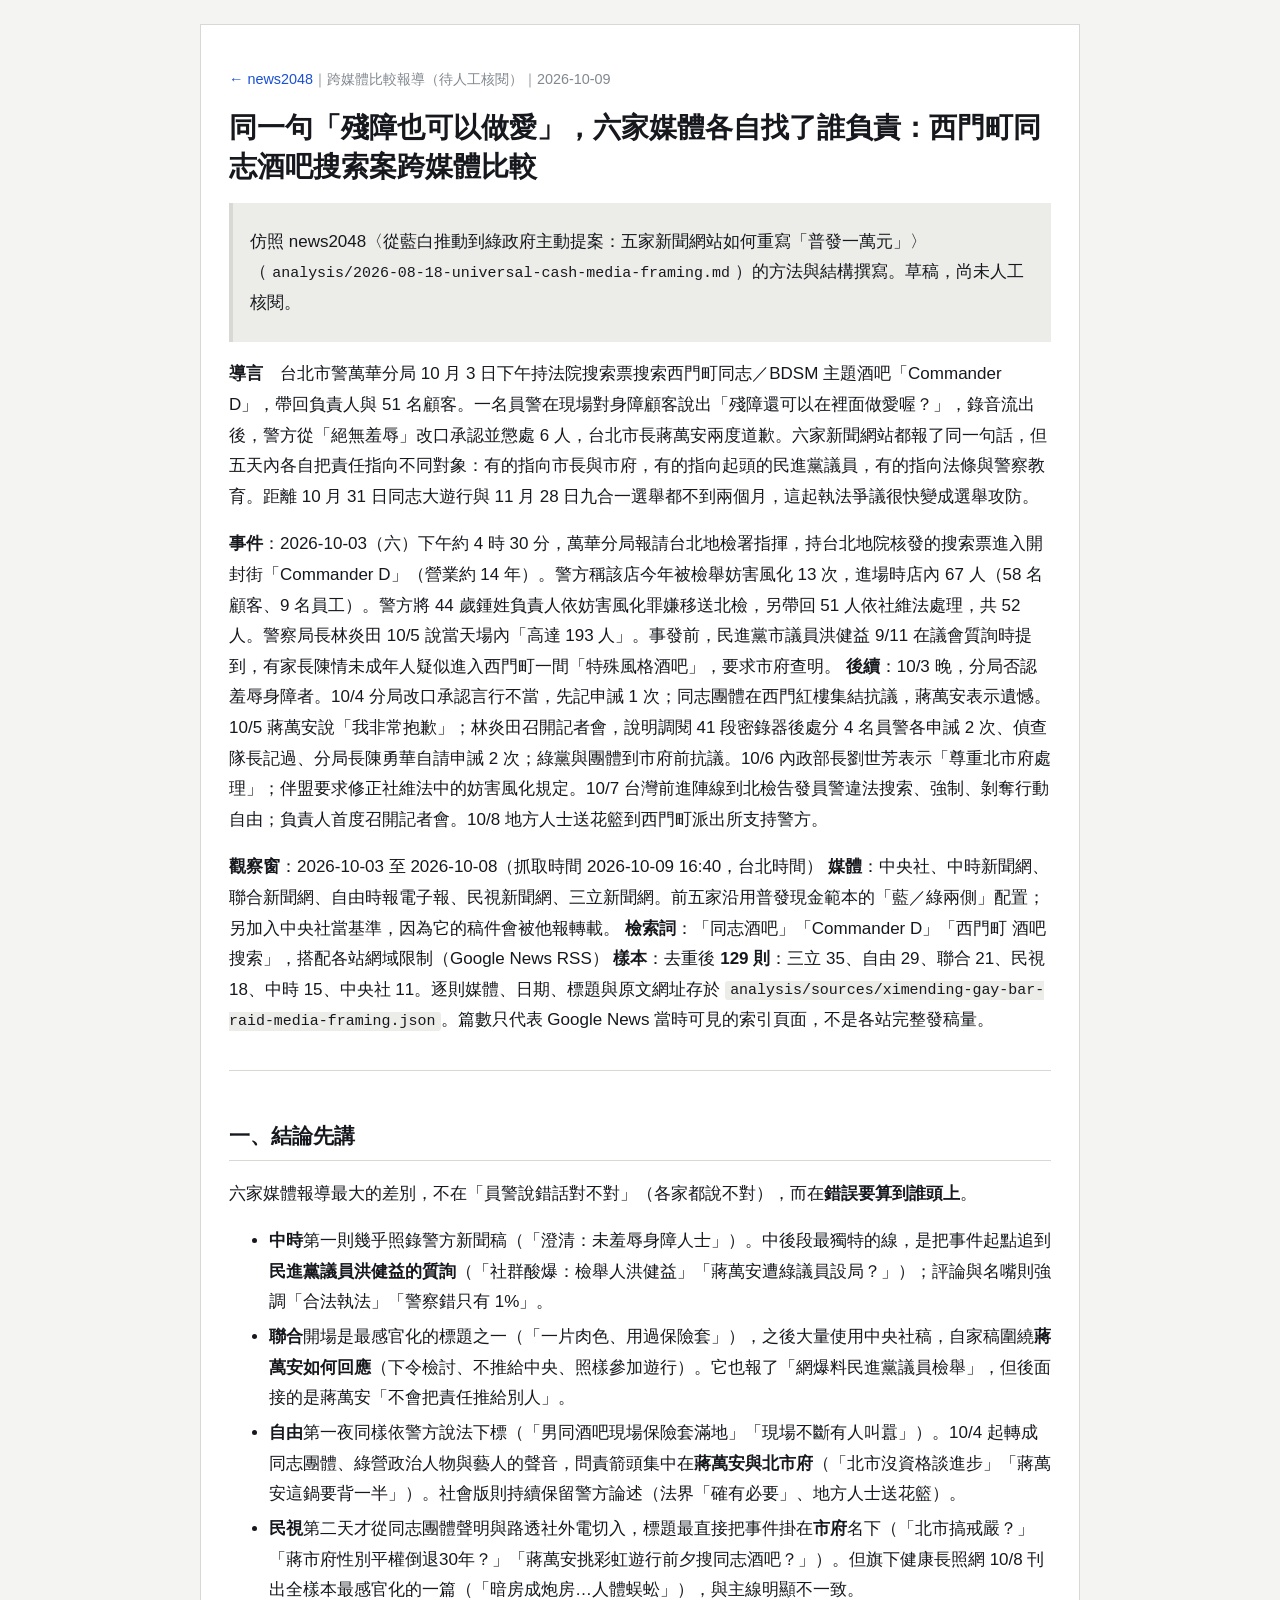
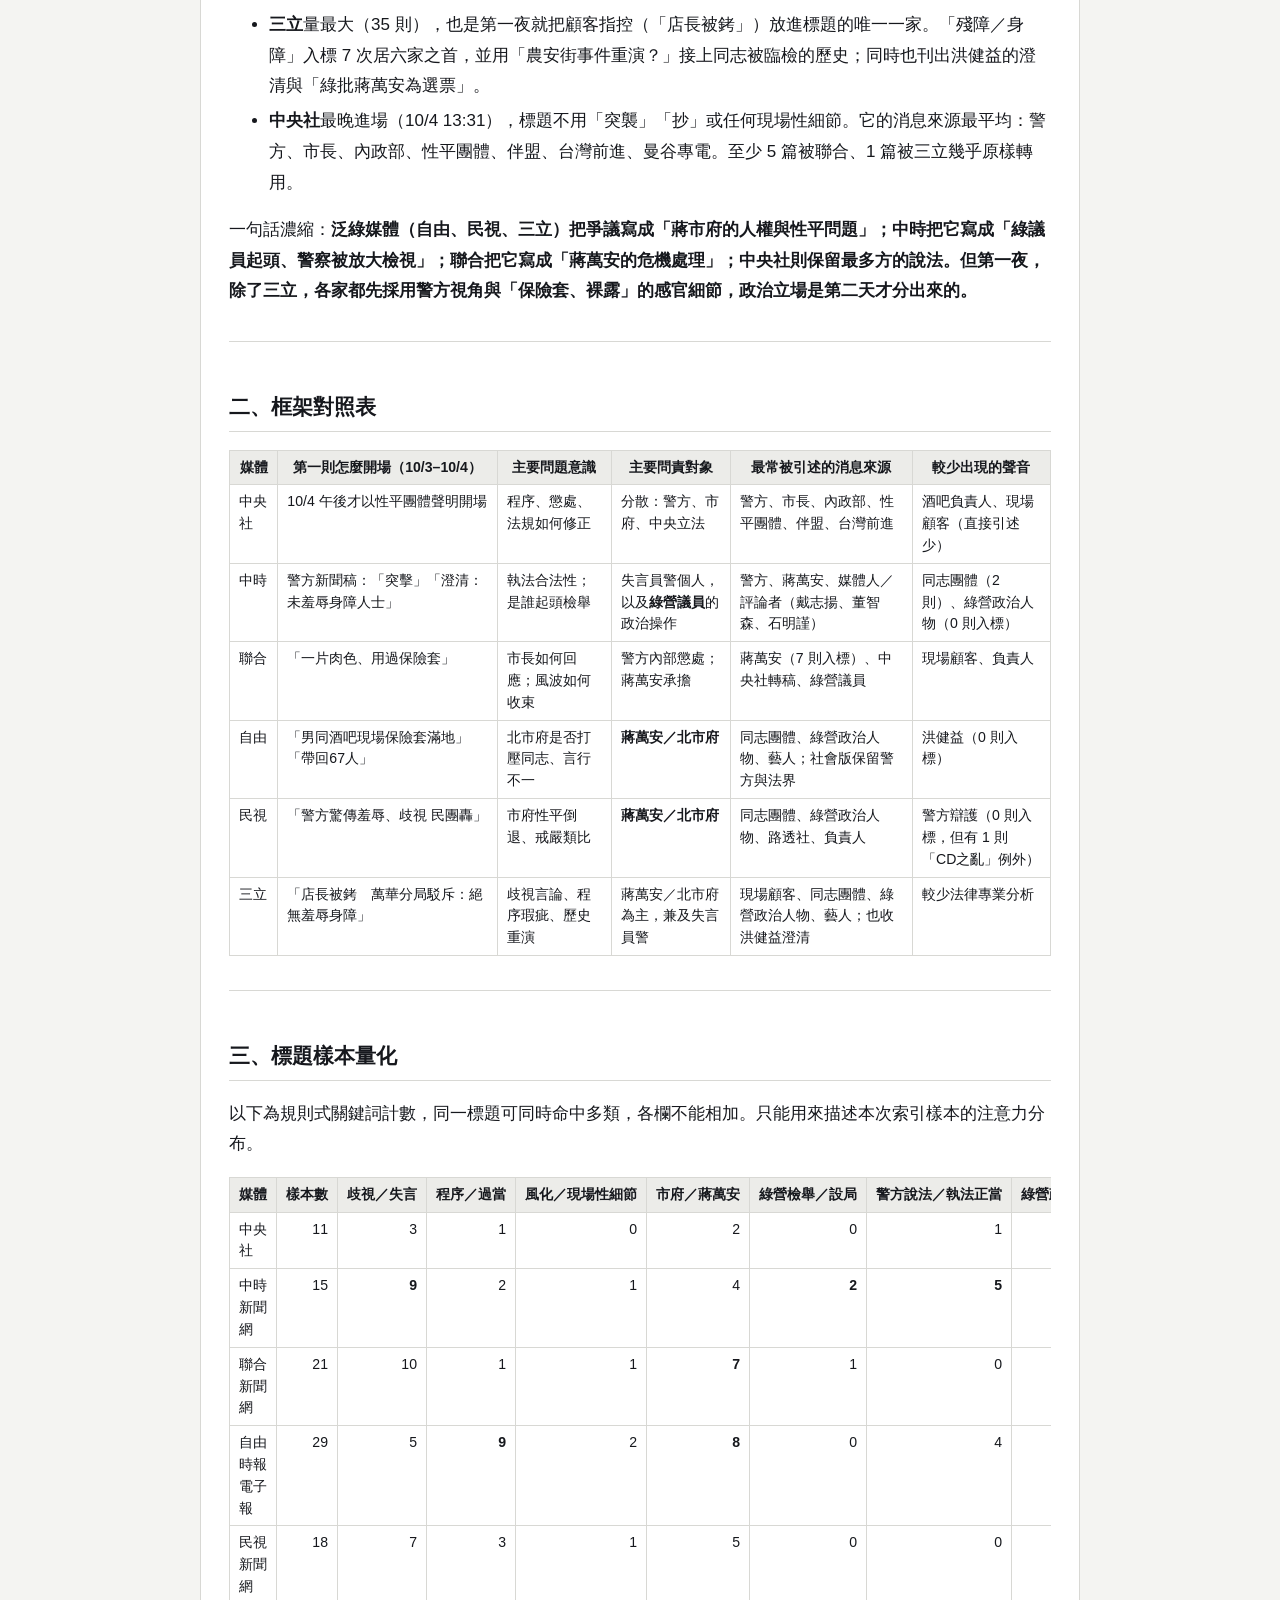
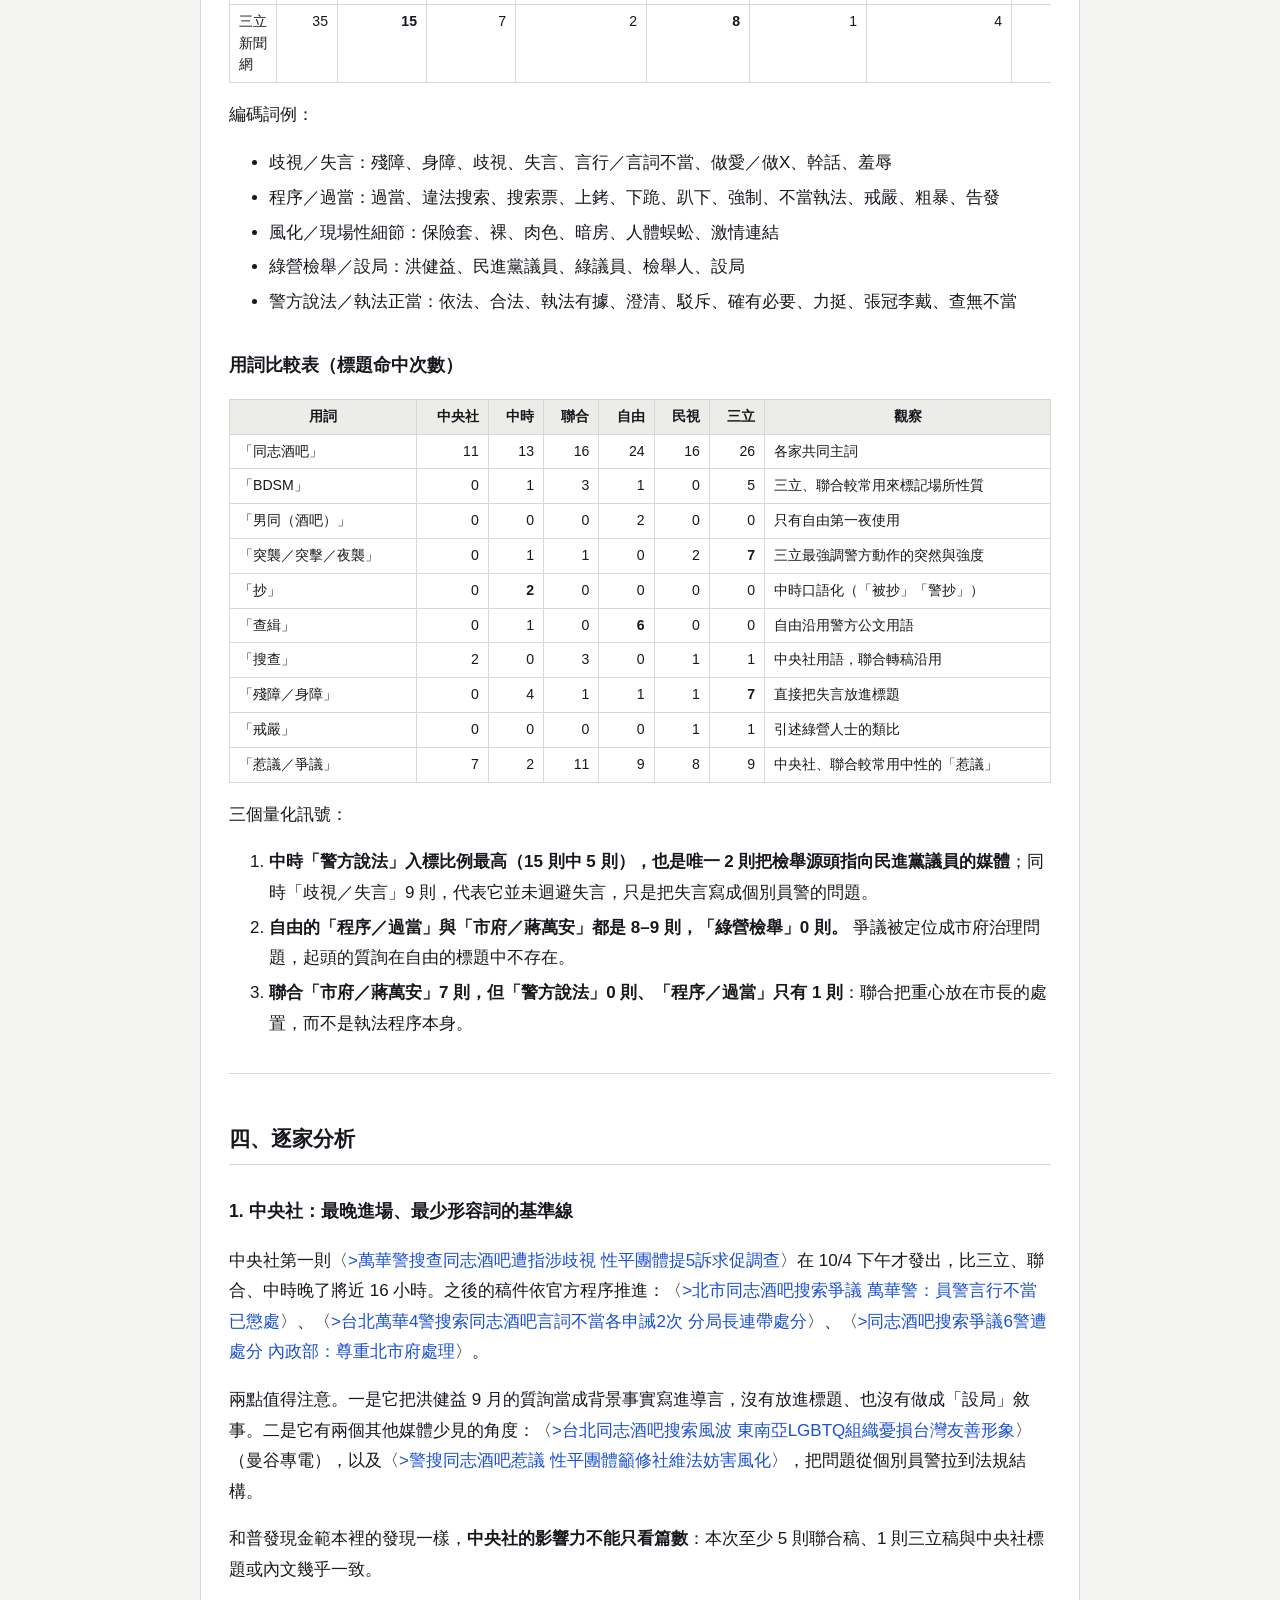
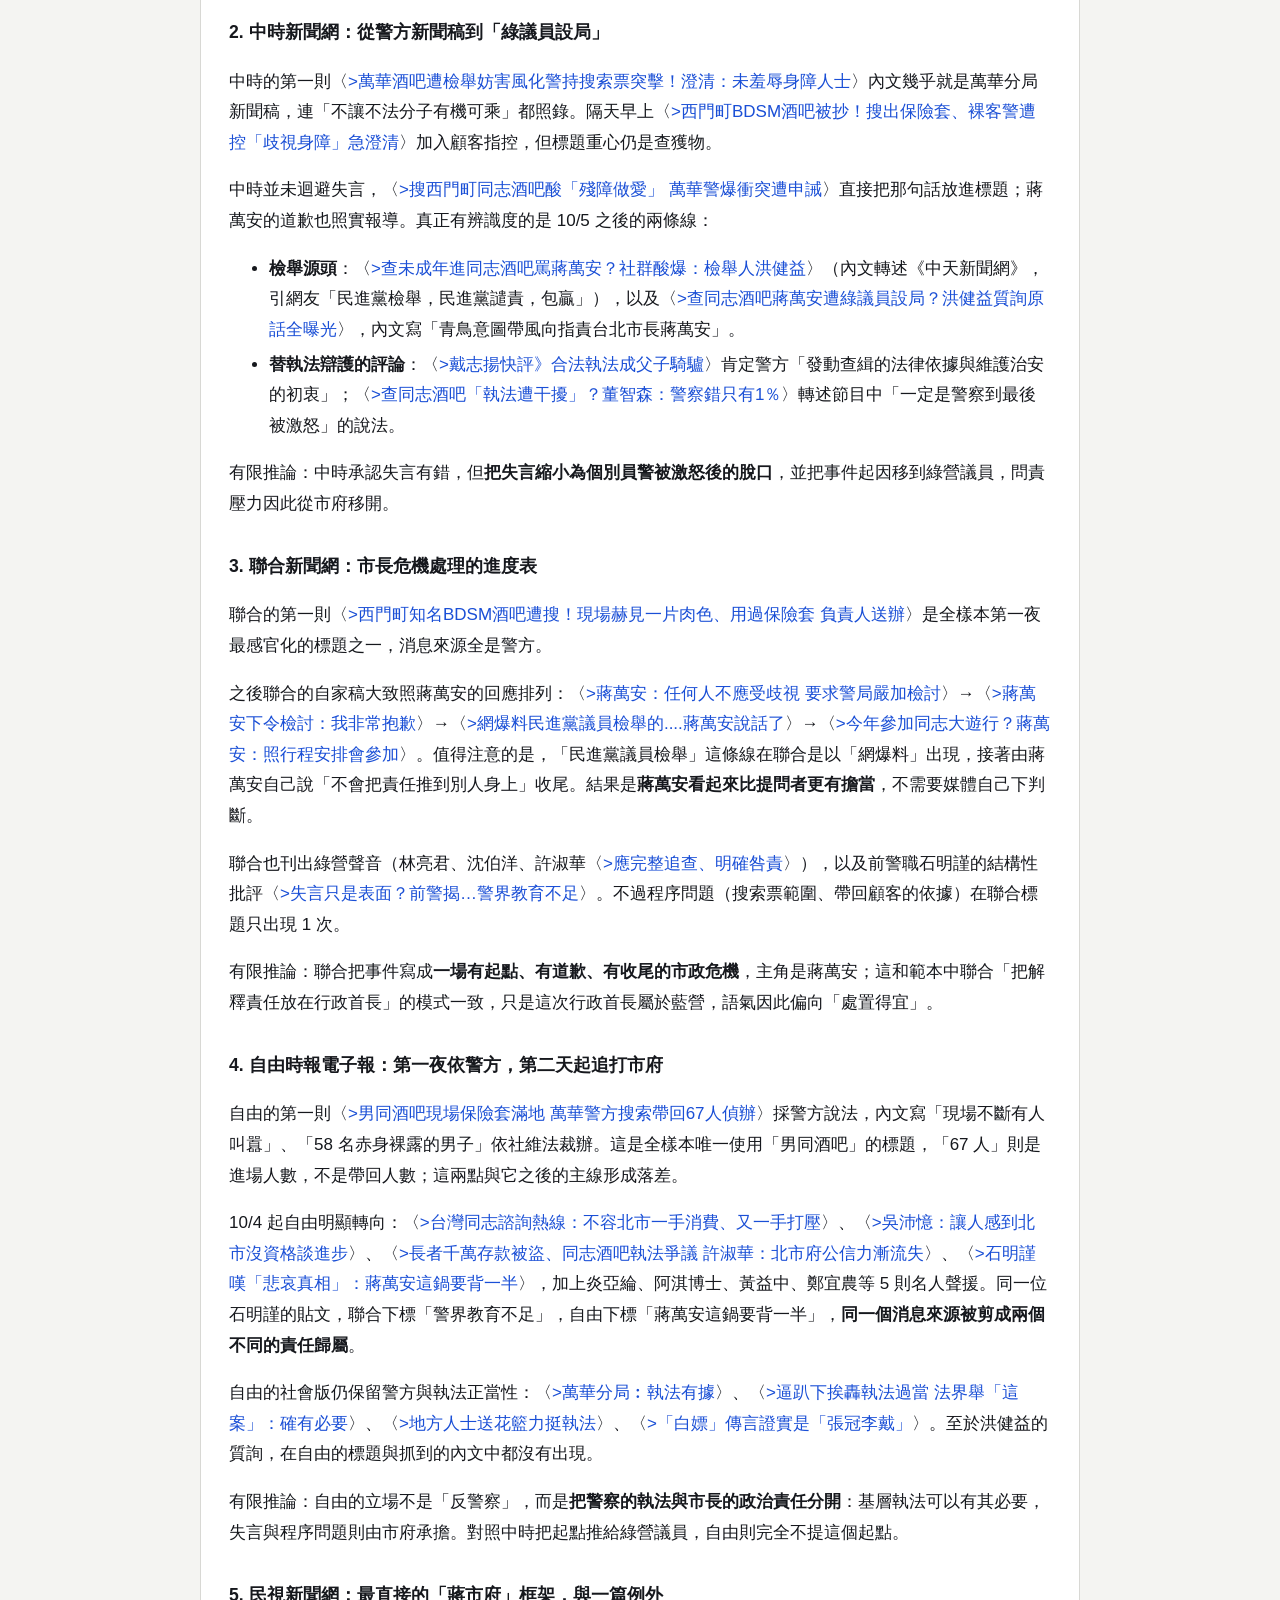
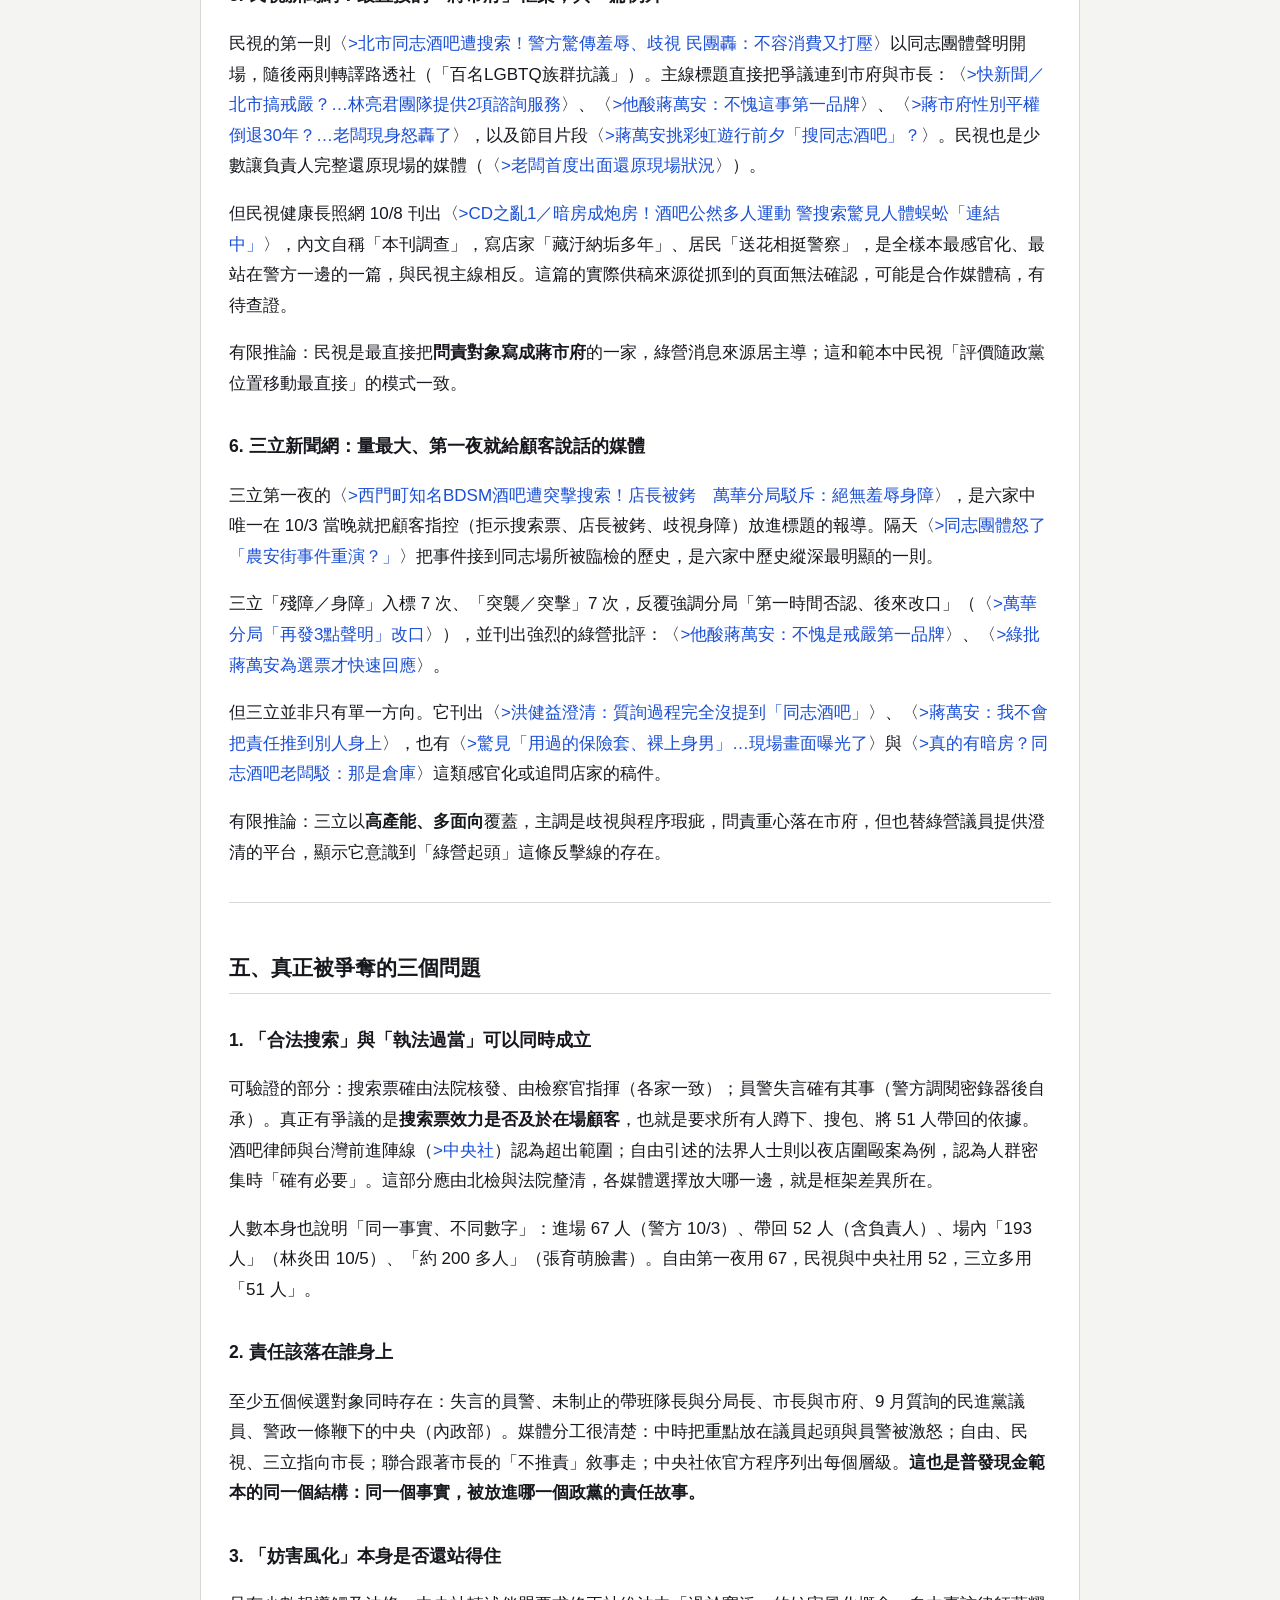
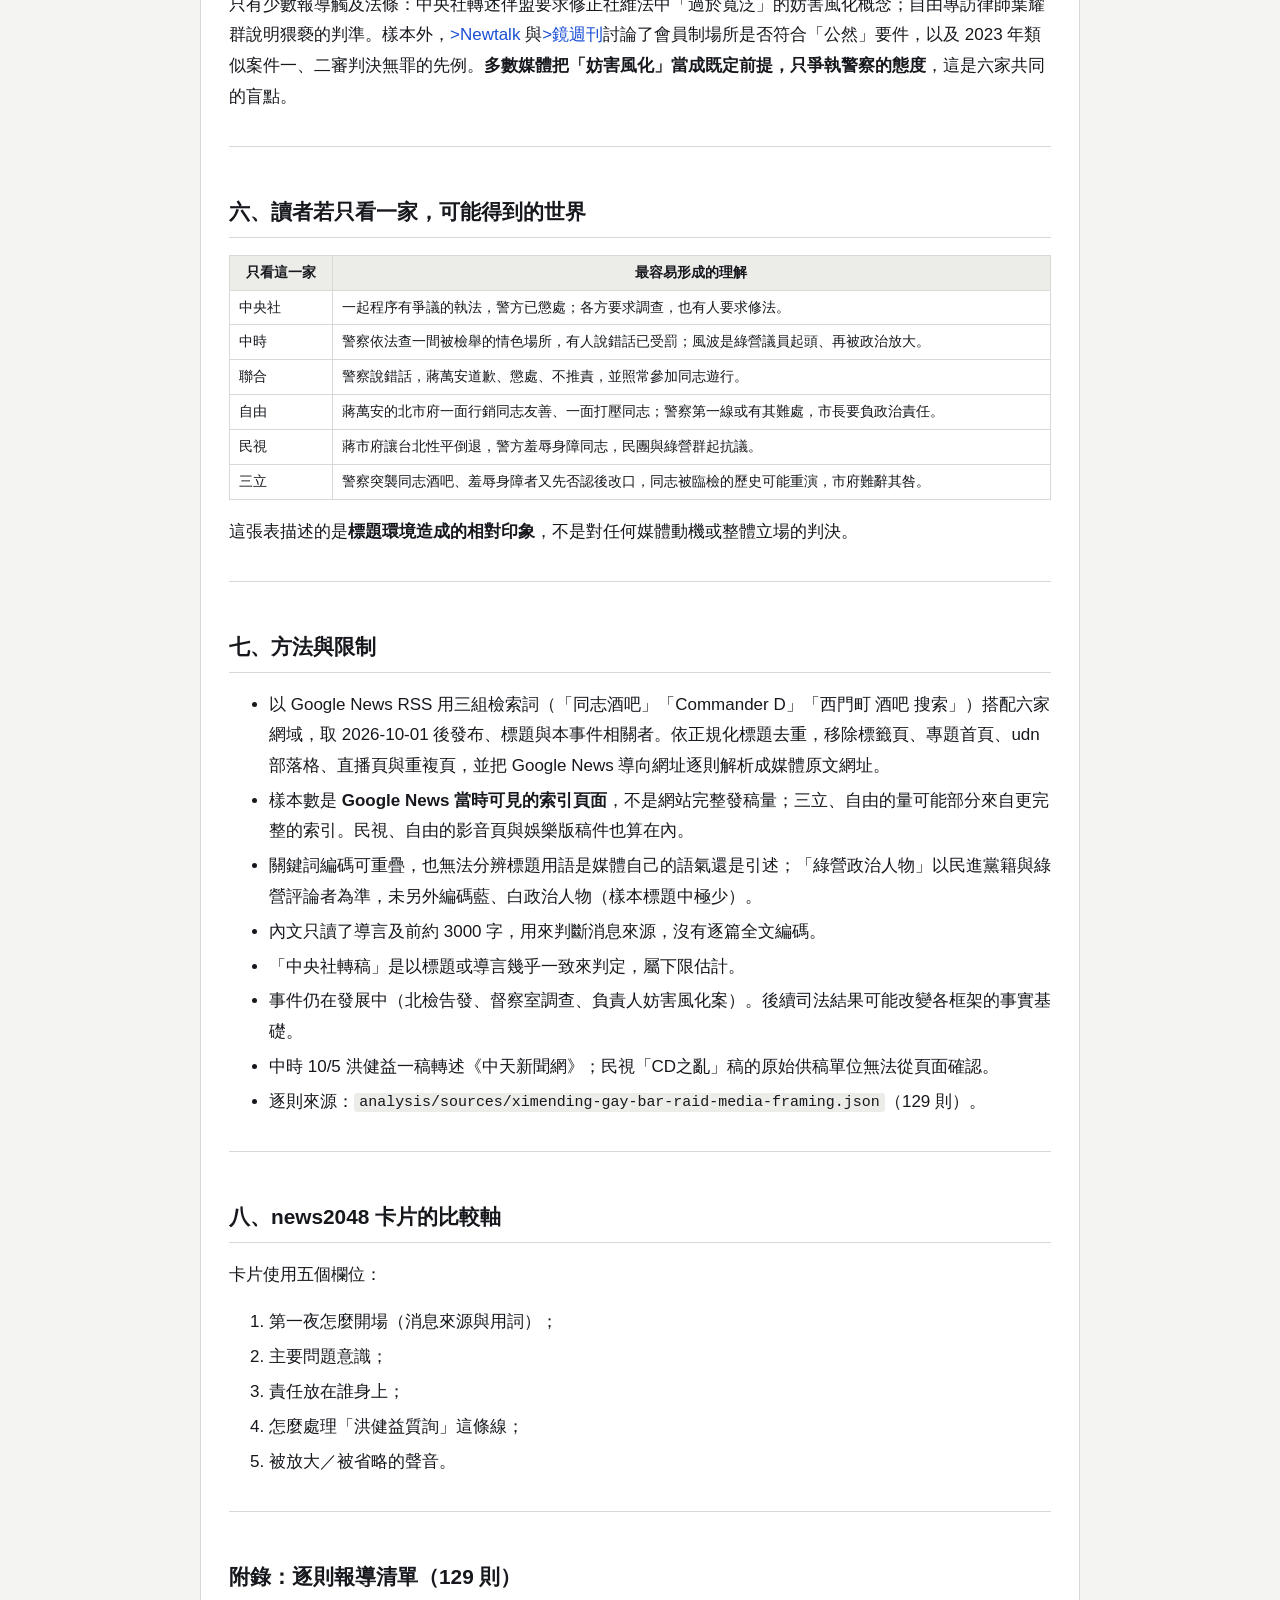
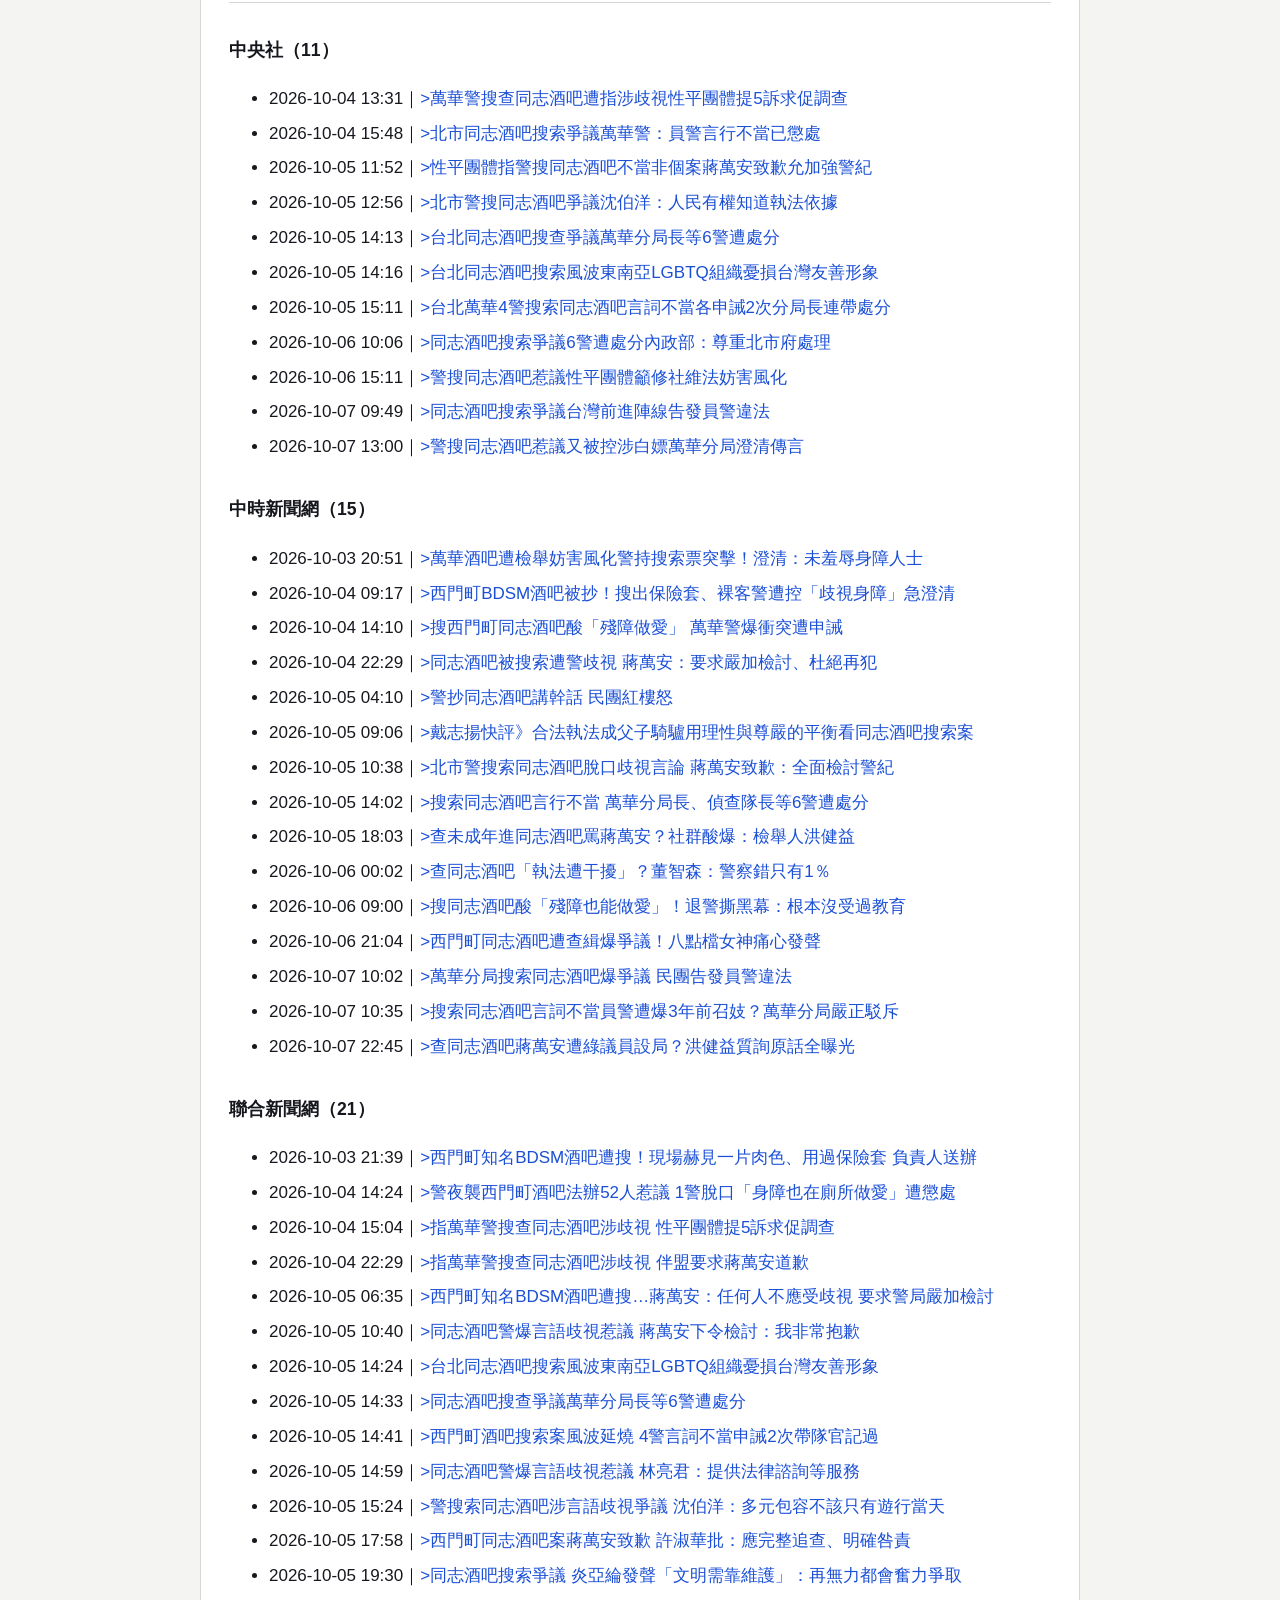
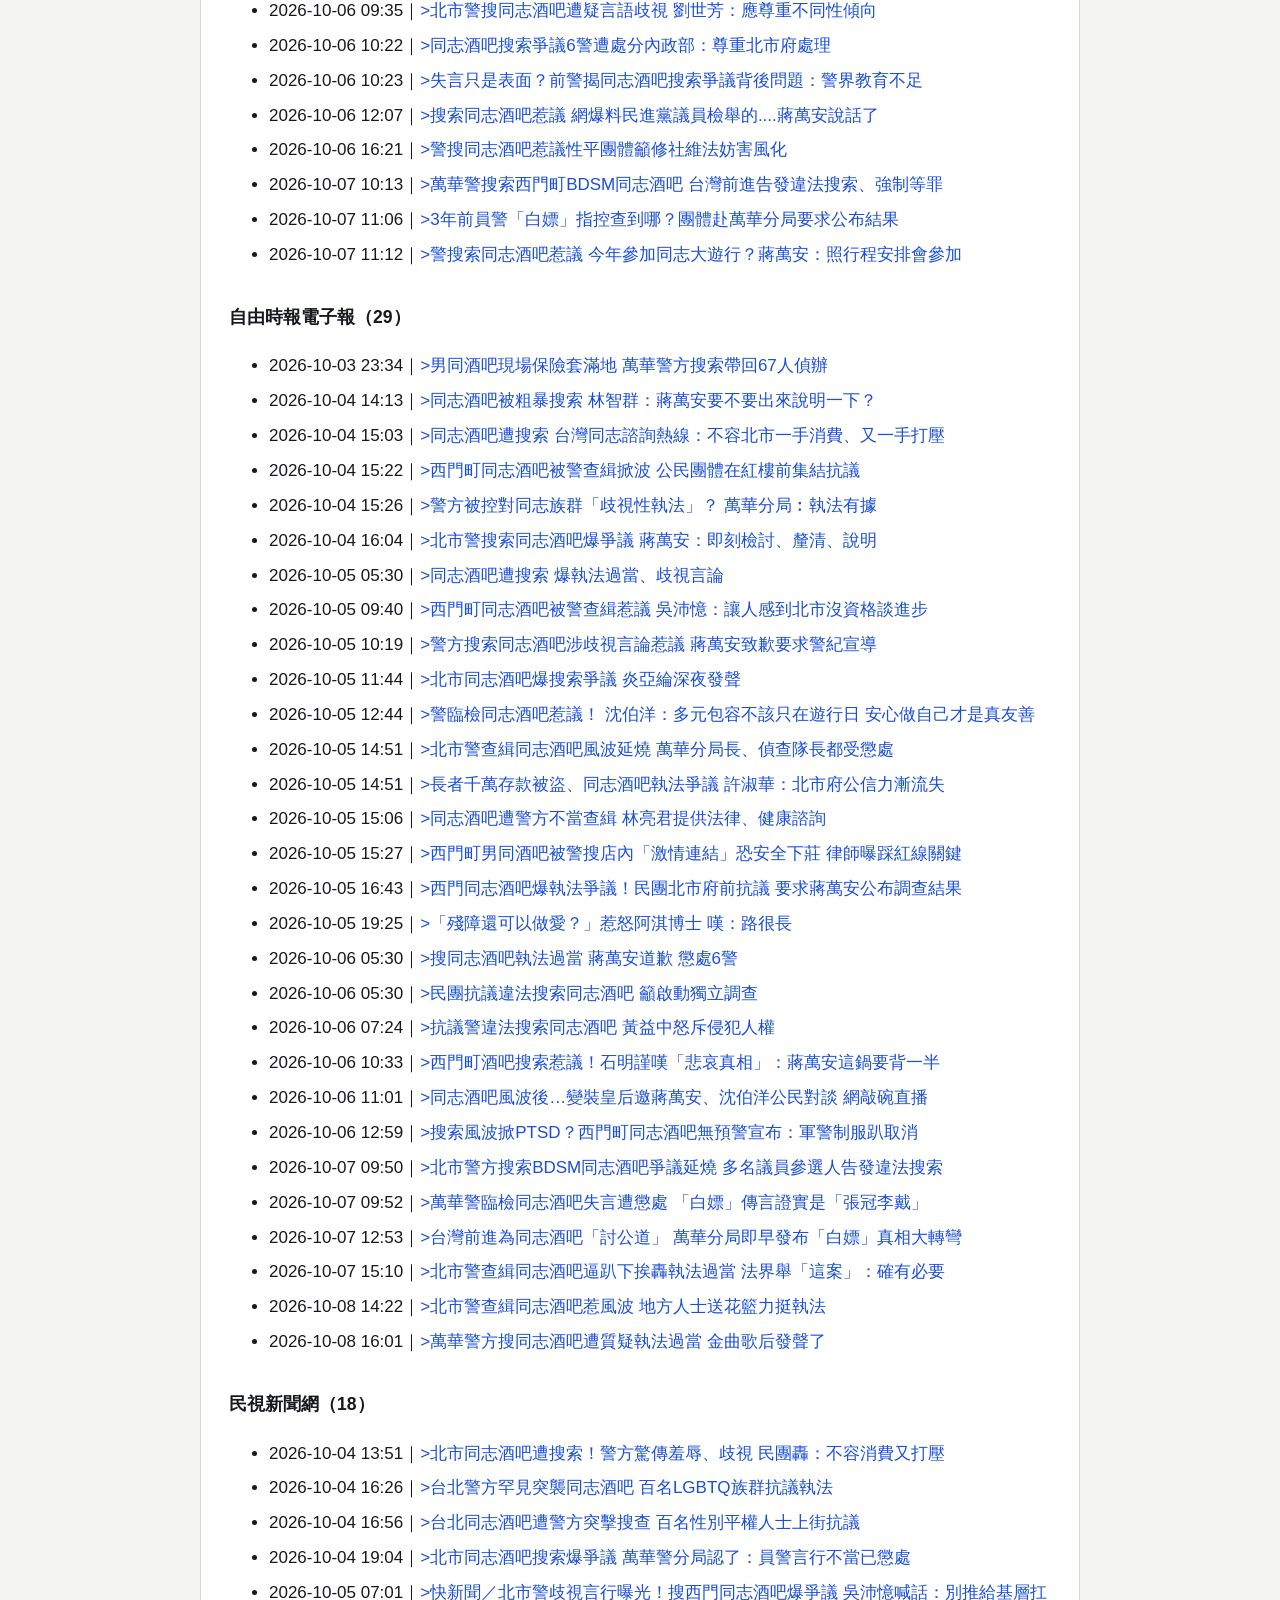
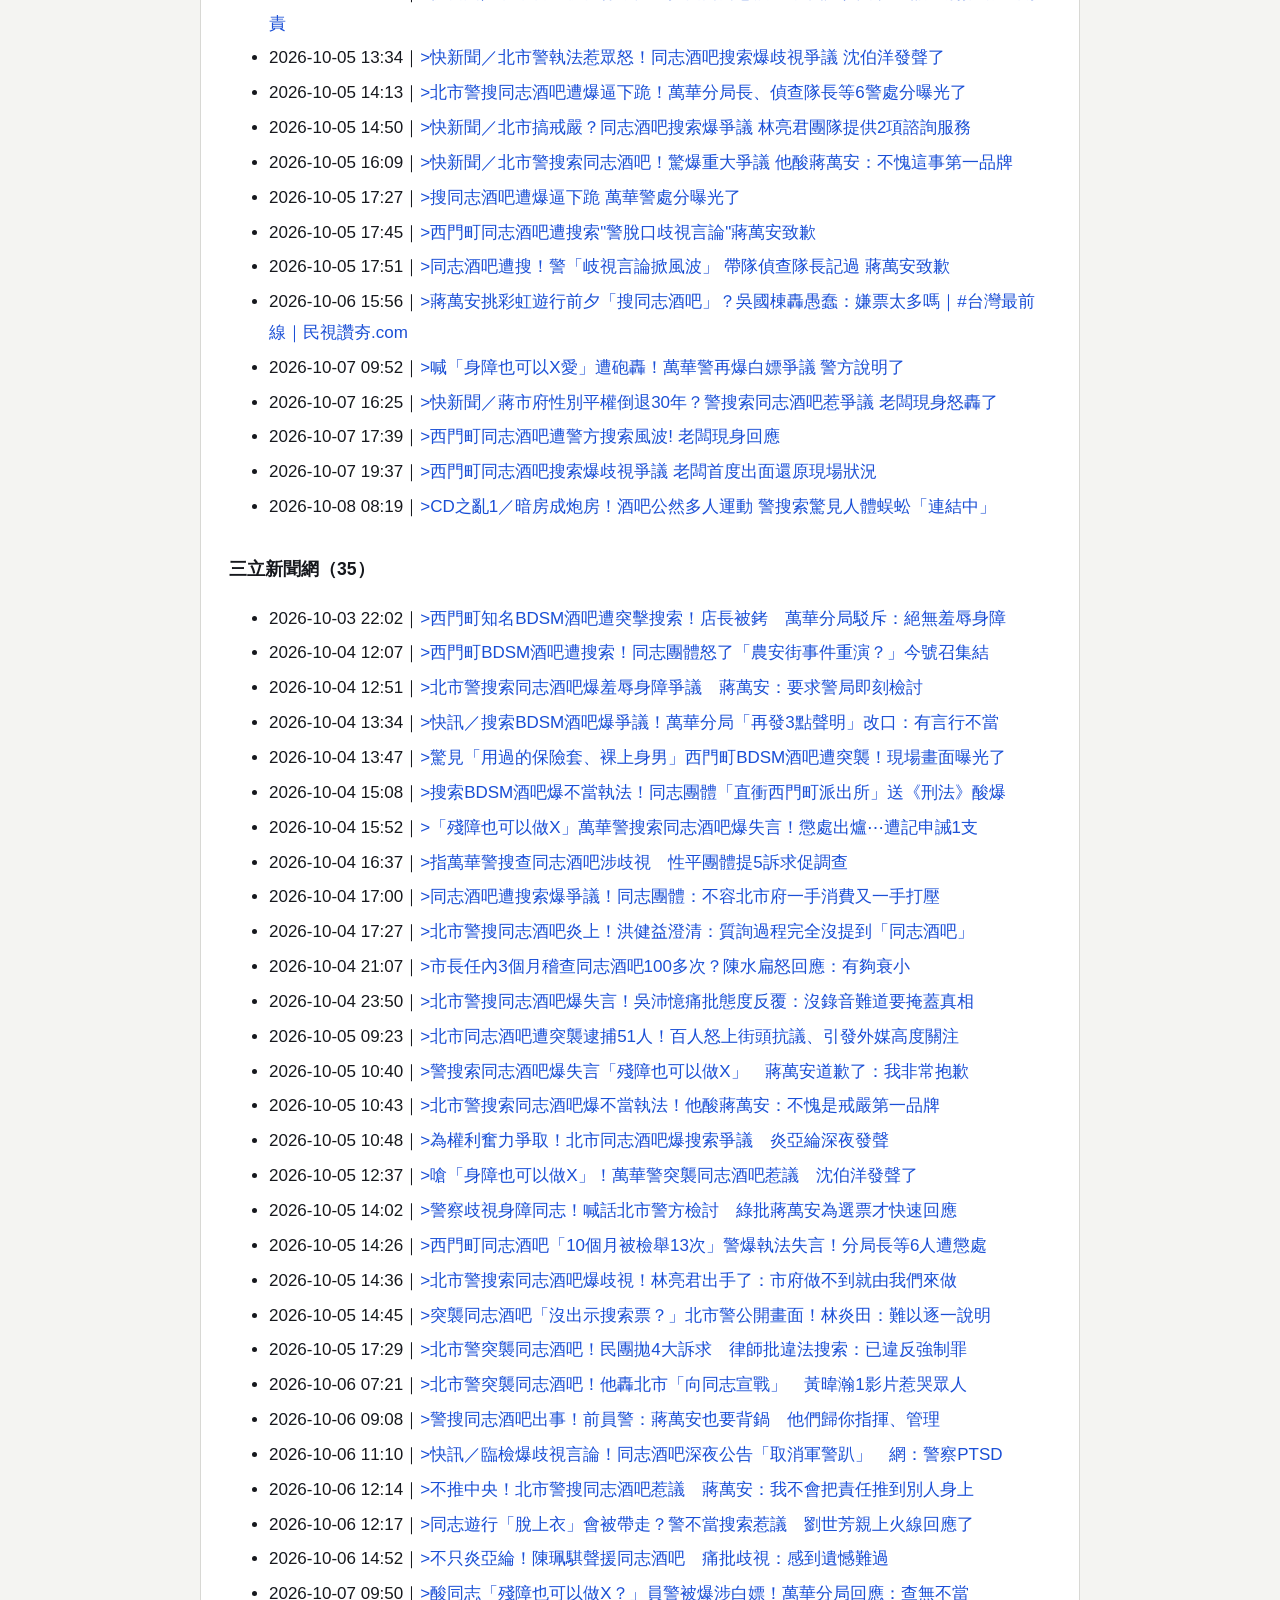
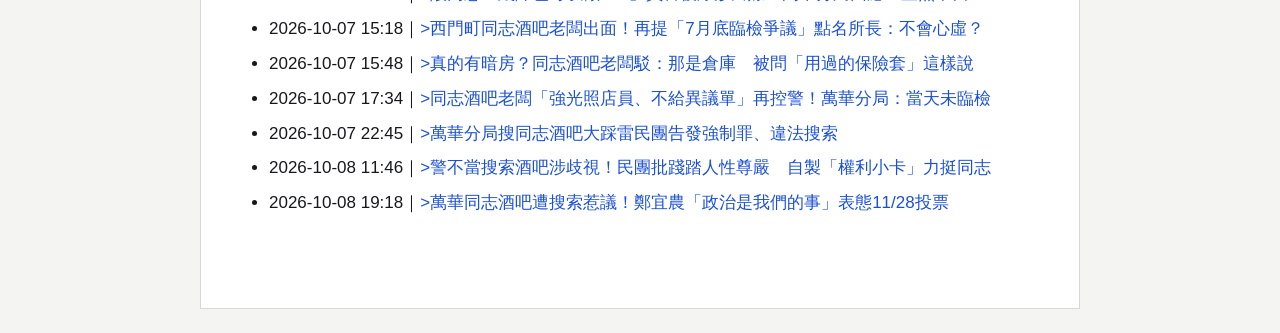
==== commit a145a38c: "Fix site to light theme; light-gray Ximending report page" ====
--- a/reports/2026-10-09-ximending-gay-bar-raid/index.html
+++ b/reports/2026-10-09-ximending-gay-bar-raid/index.html
@@ -3,29 +3,30 @@
 <head>
 <meta charset="utf-8">
 <meta name="viewport" content="width=device-width, initial-scale=1">
+<meta name="color-scheme" content="light">
 <meta name="robots" content="noindex">
 <title>同一句「殘障也可以做愛」，六家媒體各自找了誰負責：西門町同志酒吧搜索案跨媒體比較</title>
 <meta name="description" content="2026 年 10 月台北西門町同志酒吧搜索案，中央社、中時、聯合、自由、民視、三立 129 則報導的框架、消息來源與用詞比較。">
 <style>
-:root{--fg:#1f2328;--muted:#59636e;--bg:#fff;--line:#d1d9e0;--accent:#0b5cad;--soft:#f6f8fa}
-@media (prefers-color-scheme:dark){:root{--fg:#e6edf3;--muted:#9198a1;--bg:#0d1117;--line:#30363d;--accent:#4493f8;--soft:#161b22}}
+:root{--bg:#f4f4f2;--surface:#ffffff;--fg:#16181d;--ink2:#4a4f57;--muted:#82888f;--line:#d8d8d4;--accent:#1a4fd6;--soft:#ecece9;color-scheme:light}
 *{box-sizing:border-box}
-body{margin:0;background:var(--bg);color:var(--fg);font-family:-apple-system,BlinkMacSystemFont,"PingFang TC","Noto Sans TC","Microsoft JhengHei",sans-serif;line-height:1.8;font-size:17px}
-main{max-width:860px;margin:0 auto;padding:28px 20px 80px}
-h1{font-size:1.75rem;line-height:1.4;margin:.2em 0 .6em}
-h2{font-size:1.35rem;margin-top:2.2em;padding-bottom:.3em;border-bottom:1px solid var(--line)}
-h3{font-size:1.12rem;margin-top:1.8em}
+body{margin:0;background:var(--bg);color:var(--fg);font-family:"Avenir Next","PingFang TC","Noto Sans TC","Microsoft JhengHei",sans-serif;line-height:1.8;font-size:17px}
+main{max-width:880px;margin:24px auto;padding:28px 28px 72px;background:var(--surface);border:1px solid var(--line)}
+h1{font-family:"Iowan Old Style",Baskerville,"Songti TC","Noto Serif TC","PMingLiU",serif;font-size:1.75rem;line-height:1.4;margin:.2em 0 .6em}
+h2{font-size:1.3rem;margin-top:2.2em;padding-bottom:.3em;border-bottom:1px solid var(--line)}
+h3{font-size:1.1rem;margin-top:1.8em}
+p,li{color:var(--fg)}
 a{color:var(--accent);text-decoration:none} a:hover{text-decoration:underline}
-blockquote{margin:1em 0;padding:.4em 1em;border-left:4px solid var(--line);color:var(--muted);background:var(--soft)}
+blockquote{margin:1em 0;padding:.4em 1em;border-left:4px solid var(--line);color:var(--ink2);background:var(--soft)}
 hr{border:0;border-top:1px solid var(--line);margin:2em 0}
 .tw{overflow-x:auto;-webkit-overflow-scrolling:touch;margin:1em 0}
-table{border-collapse:collapse;font-size:.88rem;line-height:1.55;min-width:100%}
+table{border-collapse:collapse;font-size:.88rem;line-height:1.55;min-width:100%;background:var(--surface)}
 th,td{border:1px solid var(--line);padding:6px 9px;vertical-align:top}
-th{background:var(--soft);white-space:nowrap}
-code{background:var(--soft);padding:.1em .35em;border-radius:4px;font-size:.88em}
+th{background:var(--soft);color:var(--fg);white-space:nowrap}
+code{background:var(--soft);padding:.1em .35em;border-radius:3px;font-size:.88em}
 li{margin:.25em 0}
 .meta{color:var(--muted);font-size:.9rem}
-@media (max-width:640px){body{font-size:16px}h1{font-size:1.4rem}main{padding:20px 14px 60px}}
+@media (max-width:640px){body{font-size:16px}h1{font-size:1.4rem}main{margin:0;border:0;padding:20px 14px 60px}}
 </style>
 </head>
 <body>
